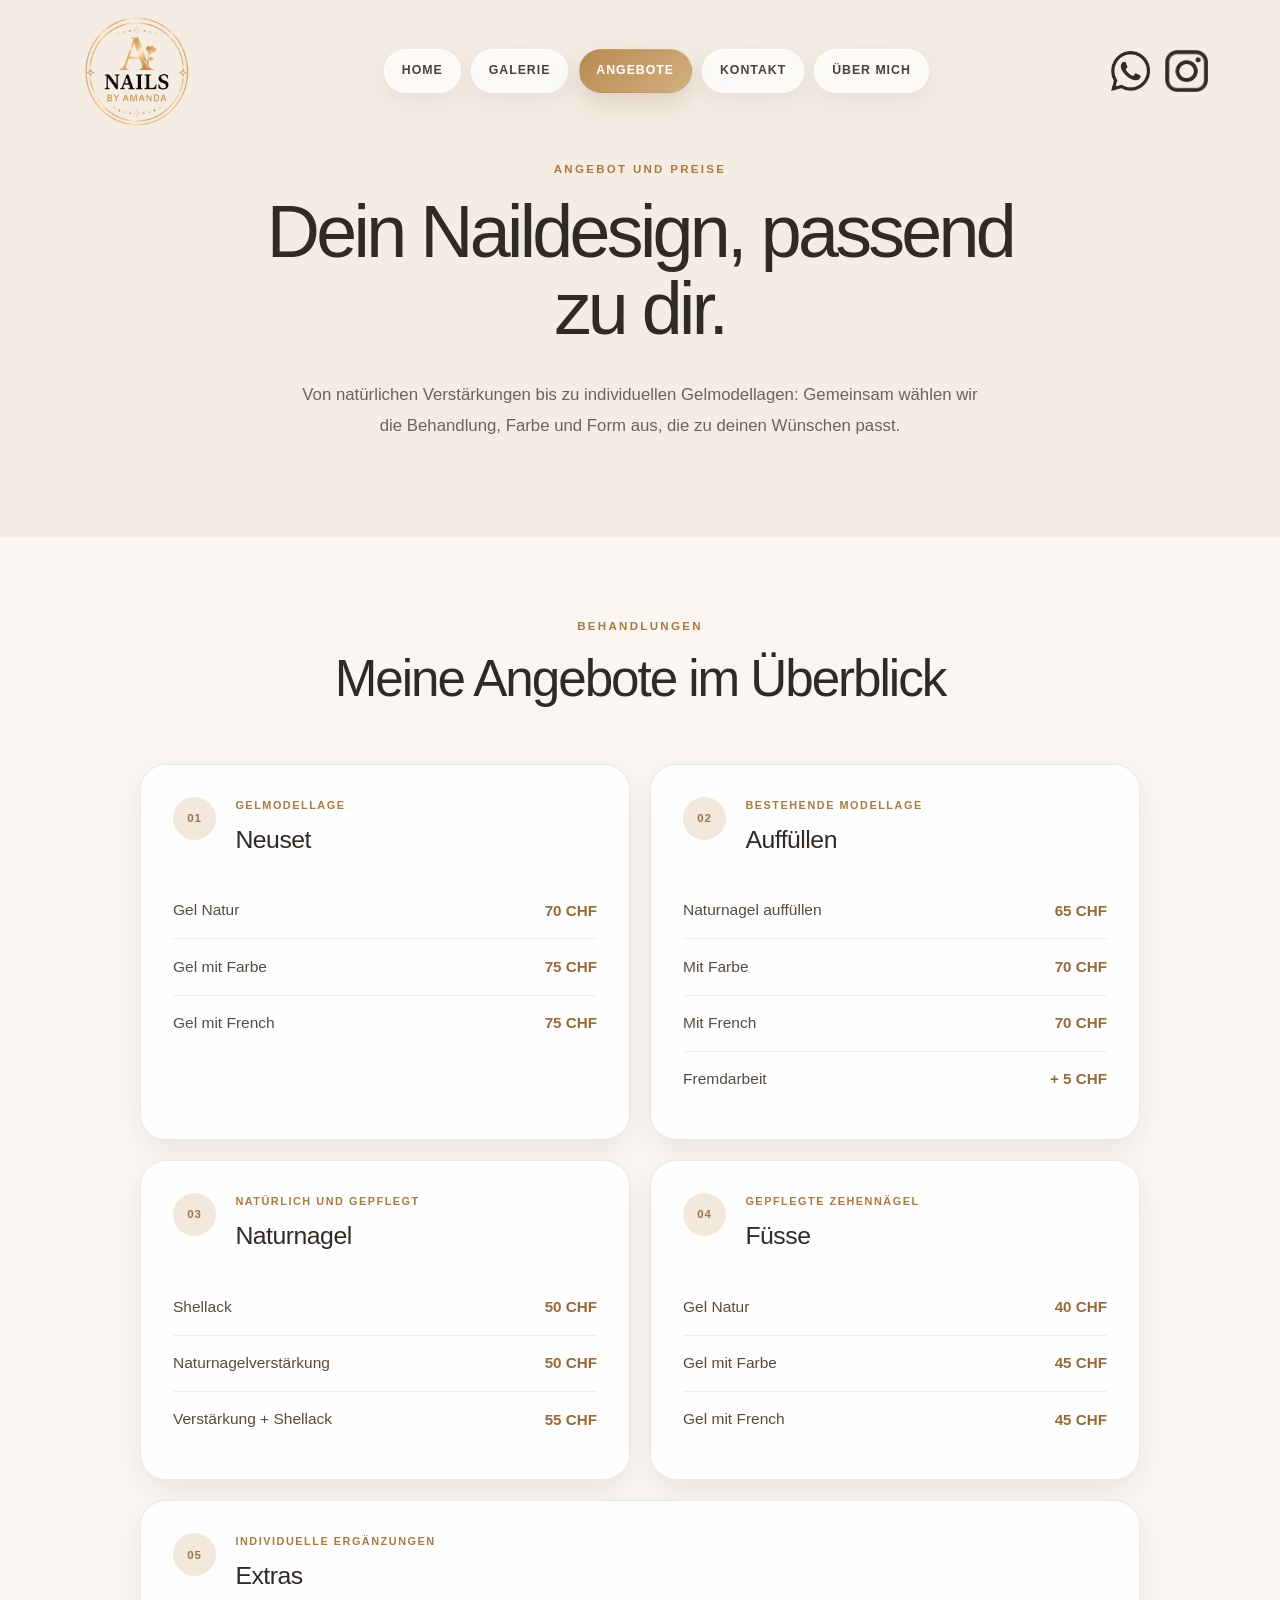
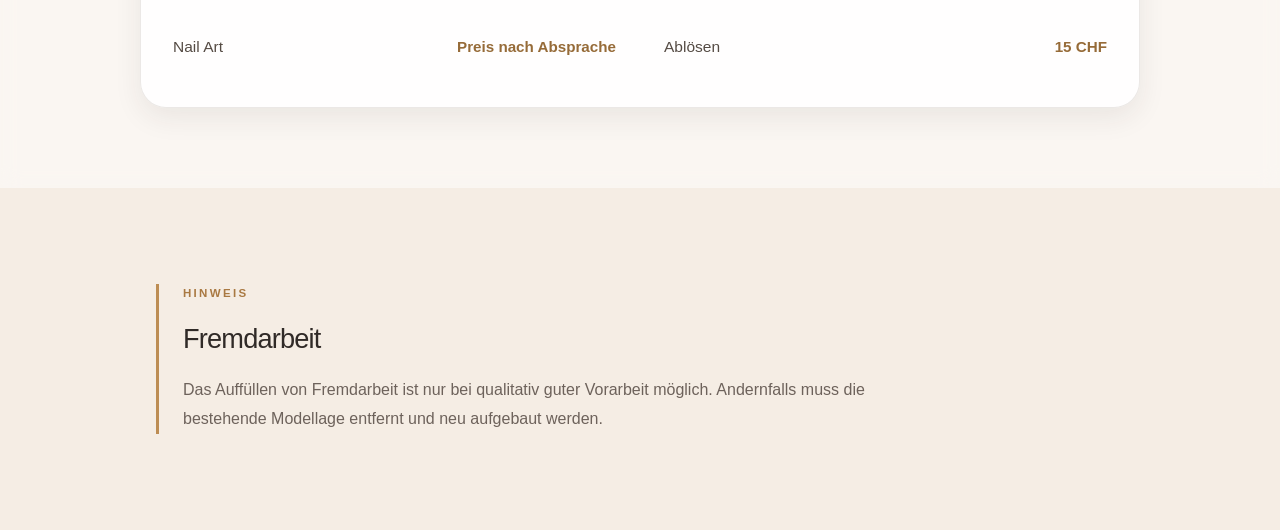
==== angebote.html @ 1a461c0b "Add files via upload" ====
<!DOCTYPE html>
<html lang="de">

<head>
    <meta charset="UTF-8">
    <meta name="viewport" content="width=device-width, initial-scale=1.0">

    <meta
        name="description"
        content="Angebote und Preise von Nails by Amanda in Haag."
    >

    <title>Angebote – Nails by Amanda</title>

    <link rel="stylesheet" href="style.css">
    <script src="menu.js" defer></script>
</head>

<body>

    <header class="site-header">
        <div class="container header-top">

            <div class="brand">
                <a
                    href="index.html"
                    class="brand-link"
                    aria-label="Zur Startseite"
                >
                    <img
                        src="Bilder/Logo_2026-06-27_ohneHintergrund.png"
                        alt="Nails by Amanda"
                        class="logo-image"
                    >
                </a>
            </div>

            <nav class="main-nav" aria-label="Hauptnavigation">
                <a href="index.html">Home</a>
                <a href="galerie.html">Galerie</a>

                <a
                    href="angebote.html"
                    class="active"
                    aria-current="page"
                >
                    Angebote
                </a>

                <a href="kontakt.html">Kontakt</a>
                <a href="ueber-mich.html">Über mich</a>
            </nav>

            <div class="nav-dropdown">

                <button
                    class="nav-dropbtn"
                    type="button"
                    aria-expanded="false"
                    aria-controls="nav-dropdown-menu"
                    aria-label="Menü öffnen"
                >
                    <span class="nav-hamburger" aria-hidden="true">
                        <span></span>
                        <span></span>
                        <span></span>
                    </span>
                </button>

                <nav
                    class="nav-dropdown-menu"
                    id="nav-dropdown-menu"
                    aria-label="Mobile Navigation"
                >
                    <a href="index.html">Home</a>
                    <a href="galerie.html">Galerie</a>

                    <a
                        href="angebote.html"
                        class="active"
                        aria-current="page"
                    >
                        Angebote
                    </a>

                    <a href="kontakt.html">Kontakt</a>
                    <a href="ueber-mich.html">Über mich</a>
                </nav>

            </div>

            <div class="header-action">

                <a
                    class="whatsapp-link"
                    href="https://wa.me/41782228992"
                    target="_blank"
                    rel="noreferrer noopener"
                    aria-label="WhatsApp-Nachricht senden"
                >
                    <img
                        src="Bilder/Whatsapp_Logo.png"
                        alt="WhatsApp"
                    >
                </a>

                <a
                    class="social-link"
                    href="https://www.instagram.com/nailsbyamanda.ch/"
                    target="_blank"
                    rel="noreferrer noopener"
                    aria-label="Instagram-Profil öffnen"
                >
                    <img
                        src="Bilder/Instagram_Logo.png"
                        alt="Instagram"
                    >
                </a>

            </div>

        </div>
    </header>

    <main class="offers-page">

        <section class="offers-hero">
            <div class="container offers-hero-inner">

                <p class="offers-label">Angebot und Preise</p>

                <h1>
                    Dein Naildesign, passend zu dir.
                </h1>

                <p class="offers-intro">
                    Von natürlichen Verstärkungen bis zu individuellen
                    Gelmodellagen: Gemeinsam wählen wir die Behandlung,
                    Farbe und Form aus, die zu deinen Wünschen passt.
                </p>

            </div>
        </section>

        <section class="offers-section">
            <div class="container">

                <div class="offers-heading">
                    <p class="offers-label">Behandlungen</p>
                    <h2>Meine Angebote im Überblick</h2>
                </div>

                <div class="offers-grid">

                    <article class="offer-card">

                        <div class="offer-card-heading">
                            <span>01</span>
                            <div>
                                <p>Gelmodellage</p>
                                <h3>Neuset</h3>
                            </div>
                        </div>

                        <div class="offer-price-list">

                            <div class="offer-price-row">
                                <span>Gel Natur</span>
                                <strong>70 CHF</strong>
                            </div>

                            <div class="offer-price-row">
                                <span>Gel mit Farbe</span>
                                <strong>75 CHF</strong>
                            </div>

                            <div class="offer-price-row">
                                <span>Gel mit French</span>
                                <strong>75 CHF</strong>
                            </div>

                        </div>

                    </article>

                    <article class="offer-card">

                        <div class="offer-card-heading">
                            <span>02</span>
                            <div>
                                <p>Bestehende Modellage</p>
                                <h3>Auffüllen</h3>
                            </div>
                        </div>

                        <div class="offer-price-list">

                            <div class="offer-price-row">
                                <span>Naturnagel auffüllen</span>
                                <strong>65 CHF</strong>
                            </div>

                            <div class="offer-price-row">
                                <span>Mit Farbe</span>
                                <strong>70 CHF</strong>
                            </div>

                            <div class="offer-price-row">
                                <span>Mit French</span>
                                <strong>70 CHF</strong>
                            </div>

                            <div class="offer-price-row">
                                <span>Fremdarbeit</span>
                                <strong>+ 5 CHF</strong>
                            </div>

                        </div>

                    </article>

                    <article class="offer-card">

                        <div class="offer-card-heading">
                            <span>03</span>
                            <div>
                                <p>Natürlich und gepflegt</p>
                                <h3>Naturnagel</h3>
                            </div>
                        </div>

                        <div class="offer-price-list">

                            <div class="offer-price-row">
                                <span>Shellack</span>
                                <strong>50 CHF</strong>
                            </div>

                            <div class="offer-price-row">
                                <span>Naturnagelverstärkung</span>
                                <strong>50 CHF</strong>
                            </div>

                            <div class="offer-price-row">
                                <span>Verstärkung + Shellack</span>
                                <strong>55 CHF</strong>
                            </div>

                        </div>

                    </article>

                    <article class="offer-card">

                        <div class="offer-card-heading">
                            <span>04</span>
                            <div>
                                <p>Gepflegte Zehennägel</p>
                                <h3>Füsse</h3>
                            </div>
                        </div>

                        <div class="offer-price-list">

                            <div class="offer-price-row">
                                <span>Gel Natur</span>
                                <strong>40 CHF</strong>
                            </div>

                            <div class="offer-price-row">
                                <span>Gel mit Farbe</span>
                                <strong>45 CHF</strong>
                            </div>

                            <div class="offer-price-row">
                                <span>Gel mit French</span>
                                <strong>45 CHF</strong>
                            </div>

                        </div>

                    </article>

                    <article class="offer-card offer-card--wide">

                        <div class="offer-card-heading">
                            <span>05</span>
                            <div>
                                <p>Individuelle Ergänzungen</p>
                                <h3>Extras</h3>
                            </div>
                        </div>

                        <div class="offer-price-list offer-price-list--columns">

                            <div class="offer-price-row">
                                <span>Nail Art</span>
                                <strong>Preis nach Absprache</strong>
                            </div>

                            <div class="offer-price-row">
                                <span>Ablösen</span>
                                <strong>15 CHF</strong>
                            </div>

                        </div>

                    </article>

                </div>

            </div>
        </section>

        <section class="offers-information">
            <div class="container offers-information-inner">

                <div class="offers-note">
                    <p class="offers-label">Hinweis</p>

                    <h2>Fremdarbeit</h2>

                    <p>
                        Das Auffüllen von Fremdarbeit ist nur bei qualitativ
                        guter Vorarbeit möglich. Andernfalls muss die
                        bestehende Modellage entfernt und neu aufgebaut werden.
                    </p>
                </div>


            </div>
        </section>

    </main>

</body>

</html>
---- style.css ----
/* =========================================================
   NAILS BY AMANDA – KOMPLETTE STYLE.CSS
   ========================================================= */

:root {
    color-scheme: light;

    --bg: #f5ede4;
    --bg-soft: rgba(255, 255, 255, 0.62);
    --surface: rgba(255, 255, 255, 0.88);
    --surface-solid: #fffdf9;

    --text: #302a27;
    --text-soft: #6d625b;
    --muted: #91847a;

    --accent: #a97942;
    --accent-dark: #8e6233;
    --accent-light: #ddc39d;

    --border: rgba(92, 72, 57, 0.12);
    --shadow-sm: 0 10px 28px rgba(54, 43, 35, 0.08);
    --shadow-md: 0 18px 48px rgba(54, 43, 35, 0.12);
    --shadow-lg: 0 28px 70px rgba(54, 43, 35, 0.16);

    --radius-sm: 14px;
    --radius-md: 22px;
    --radius-lg: 30px;

    --font: "Segoe UI", Arial, Helvetica, sans-serif;
}

* {
    box-sizing: border-box;
}

html {
    scroll-behavior: smooth;
}

body {
    margin: 0;
    min-height: 100vh;
    color: var(--text);
    background-color: var(--bg);
    background-image: url("Bilder/wallpaper pflanze.jpg");
    background-position: center top;
    background-repeat: no-repeat;
    background-size: cover;
    background-attachment: fixed;
    font-family: var(--font);
    line-height: 1.6;
}

img {
    display: block;
    max-width: 100%;
}

a {
    color: inherit;
}

button,
a {
    -webkit-tap-highlight-color: transparent;
}

button,
input,
textarea,
select {
    font: inherit;
}

.container {
    width: min(1200px, 100%);
    margin-inline: auto;
    padding-inline: 1rem;
}


/* =========================================================
   HEADER
   ========================================================= */

.site-header {
    position: absolute;
    top: 0;
    left: 0;
    z-index: 100;
    width: 100%;
}

.header-top {
    display: flex;
    align-items: center;
    justify-content: space-between;
    gap: 1.25rem;
    min-height: 94px;
    padding: 0.75rem 1.5rem;
}

.brand,
.brand-link {
    display: flex;
    align-items: center;
    flex-shrink: 0;
}

.brand-link {
    line-height: 0;
    text-decoration: none;
}

.logo-image {
    width: 78px;
    height: auto;
    max-height: 78px;
    object-fit: contain;
}

.main-nav {
    display: flex;
    align-items: center;
    justify-content: center;
    flex: 1;
    gap: 0.65rem;
    margin-left: auto;
}

.main-nav a {
    display: inline-flex;
    align-items: center;
    justify-content: center;
    min-height: 42px;
    padding: 0.68rem 1.05rem;

    color: #4a4039;
    background: rgba(255, 255, 255, 0.72);
    border: 1px solid rgba(255, 255, 255, 0.7);
    border-radius: 999px;
    box-shadow: 0 7px 22px rgba(53, 42, 34, 0.07);
    backdrop-filter: blur(12px);
    -webkit-backdrop-filter: blur(12px);

    font-size: 0.77rem;
    font-weight: 700;
    letter-spacing: 0.08em;
    text-decoration: none;
    text-transform: uppercase;

    transition:
        color 0.2s ease,
        background 0.2s ease,
        border-color 0.2s ease,
        transform 0.2s ease,
        box-shadow 0.2s ease;
}

.main-nav a:hover,
.main-nav a:focus-visible {
    color: var(--text);
    background: rgba(255, 255, 255, 0.94);
    border-color: rgba(160, 119, 71, 0.16);
    box-shadow: 0 10px 28px rgba(53, 42, 34, 0.11);
    transform: translateY(-2px);
    outline: none;
}

.main-nav a.active {
    color: #ffffff;
    background: linear-gradient(135deg, #b88a51, #d2b080);
    border-color: transparent;
    box-shadow: 0 10px 26px rgba(111, 77, 41, 0.19);
}

.header-action {
    display: flex;
    align-items: center;
    justify-content: flex-end;
    flex-shrink: 0;
    gap: 0.5rem;
}

.whatsapp-link,
.social-link {
    display: inline-flex;
    align-items: center;
    justify-content: center;
    padding: 0;
    background: transparent;
    border: 0;
    text-decoration: none;
    transition: opacity 0.2s ease, transform 0.2s ease;
}

.whatsapp-link:hover,
.whatsapp-link:focus-visible,
.social-link:hover,
.social-link:focus-visible {
    opacity: 0.82;
    transform: translateY(-2px);
    outline: none;
}

.whatsapp-link img {
    width: 40px;
    height: 40px;
    object-fit: contain;
}

.social-link img {
    width: 43px;
    height: 43px;
    object-fit: contain;
}


/* =========================================================
   HAMBURGER-MENÜ
   Funktion: menu.js
   Design: diese CSS-Regeln
   ========================================================= */

.nav-dropdown {
    display: none;
}

.nav-dropbtn {
    display: grid;
    place-items: center;
    width: 56px;
    height: 56px;
    padding: 0;

    color: var(--text);
    background: rgba(255, 255, 255, 0.92);
    border: 1px solid rgba(72, 57, 47, 0.1);
    border-radius: 18px;
    box-shadow: 0 14px 38px rgba(45, 36, 30, 0.17);
    backdrop-filter: blur(18px);
    -webkit-backdrop-filter: blur(18px);

    cursor: pointer;
    transition:
        background 0.2s ease,
        box-shadow 0.2s ease,
        transform 0.2s ease;
}

.nav-dropbtn:hover,
.nav-dropbtn:focus-visible {
    background: #ffffff;
    box-shadow: 0 18px 44px rgba(45, 36, 30, 0.21);
    transform: translateY(-2px);
    outline: none;
}

.nav-dropbtn:active {
    transform: scale(0.96);
}

.nav-hamburger {
    position: relative;
    display: block;
    width: 22px;
    height: 16px;
}

.nav-hamburger span {
    position: absolute;
    left: 0;
    display: block;
    width: 22px;
    height: 1.5px;
    background: #342e2a;
    border-radius: 999px;
    transition:
        top 0.25s ease,
        opacity 0.2s ease,
        transform 0.25s ease;
}

.nav-hamburger span:nth-child(1) {
    top: 0;
}

.nav-hamburger span:nth-child(2) {
    top: 7px;
}

.nav-hamburger span:nth-child(3) {
    top: 14px;
}

.nav-dropdown.open .nav-hamburger span:nth-child(1) {
    top: 7px;
    transform: rotate(45deg);
}

.nav-dropdown.open .nav-hamburger span:nth-child(2) {
    opacity: 0;
    transform: scaleX(0);
}

.nav-dropdown.open .nav-hamburger span:nth-child(3) {
    top: 7px;
    transform: rotate(-45deg);
}

.nav-dropdown-menu {
    position: fixed;
    right: 1rem;
    bottom: 5.4rem;
    z-index: 999;

    display: flex;
    flex-direction: column;
    gap: 0.22rem;
    width: min(232px, calc(100vw - 2rem));
    padding: 0.7rem;

    background: rgba(255, 255, 255, 0.95);
    border: 1px solid rgba(69, 55, 46, 0.1);
    border-radius: 22px;
    box-shadow: 0 24px 64px rgba(45, 36, 30, 0.19);
    backdrop-filter: blur(20px);
    -webkit-backdrop-filter: blur(20px);

    opacity: 0;
    visibility: hidden;
    pointer-events: none;
    transform: translateY(12px) scale(0.97);
    transform-origin: bottom right;

    transition:
        opacity 0.2s ease,
        visibility 0.2s ease,
        transform 0.2s ease;
}

.nav-dropdown.open .nav-dropdown-menu {
    opacity: 1;
    visibility: visible;
    pointer-events: auto;
    transform: translateY(0) scale(1);
}

.nav-dropdown-menu a {
    display: flex;
    align-items: center;
    width: 100%;
    min-height: 46px;
    padding: 0.75rem 0.95rem;

    color: #3f3732;
    background: transparent;
    border-radius: 14px;

    font-family: var(--font);
    font-size: 0.94rem;
    font-weight: 600;
    letter-spacing: 0;
    text-decoration: none;
    text-transform: none;

    transition:
        color 0.2s ease,
        background 0.2s ease,
        transform 0.2s ease;
}

.nav-dropdown-menu a:hover,
.nav-dropdown-menu a:focus-visible {
    color: var(--text);
    background: #f3ece4;
    transform: translateX(3px);
    outline: none;
}

.nav-dropdown-menu a.active {
    color: #ffffff;
    background: linear-gradient(135deg, #aa7c45, #c99f6d);
}


/* =========================================================
   ALLGEMEINE SEITENABSTÄNDE
   ========================================================= */

.page-section,
.content-start {
    padding: 9rem 0 4rem;
}

.mobile-nav {
    display: none;
}


/* =========================================================
   STARTSEITE
   ========================================================= */

.home-hero {
    padding: 8rem 0 1rem;
    overflow: hidden;
}

.home-hero-inner {
    display: grid;
    gap: 1.5rem;
    max-width: 900px;
    margin: 0 auto;
    text-align: center;
}

.home-big-logo {
    width: min(380px, 88vw);
    margin: 0 auto;
    object-fit: contain;
}

.home-hero-image {
    width: 100vw;
    max-width: none;
    height: auto;
    margin-left: calc(50% - 50vw);
    object-fit: contain;
}

.home-hero-copy {
    max-width: 720px;
    margin: 0 auto;
    padding: 0.5rem 1.2rem 1.5rem;
    text-align: center;
}

.home-hero-copy p {
    margin: 0;
    color: #50463f;
    font-size: 1rem;
    line-height: 1.85;
}

.home-hero-copy strong {
    display: inline-block;
    margin-bottom: 0.25rem;
    color: var(--text);
    font-size: 1.08rem;
}

.flyer-section {
    padding: 2rem 0 4rem;
}

.flyer-card {
    width: min(420px, 82vw);
    margin: 0 auto;
    text-align: center;
}

.flyer-image {
    width: 100%;
    height: auto;
    border-radius: 24px;
    box-shadow: var(--shadow-md);
}

.home-studio {
    padding: 1rem 0 4rem;
    text-align: center;
}

.home-studio-frame {
    width: min(820px, 100%);
    margin: 0 auto;
}

.home-studio-image {
    width: 100%;
    height: auto;
    border-radius: 26px;
    box-shadow: var(--shadow-md);
}


/* Moderner Bereich unten auf der Startseite */

.home-explore {
    padding: 6rem 0;
}

.home-explore-heading {
    max-width: 680px;
    margin: 0 auto 3.5rem;
    text-align: center;
}

.home-section-label {
    margin: 0 0 0.8rem;
    color: var(--accent);
    font-size: 0.72rem;
    font-weight: 700;
    letter-spacing: 0.2em;
    text-transform: uppercase;
}

.home-explore-heading h2,
.home-contact-banner h2 {
    margin: 0;
    color: var(--text);
    font-size: clamp(2rem, 5vw, 3.4rem);
    font-weight: 500;
    line-height: 1.1;
    letter-spacing: -0.04em;
}

.home-explore-heading > p:last-child {
    margin: 1.2rem auto 0;
    color: var(--text-soft);
    font-size: 1rem;
    line-height: 1.8;
}

.home-link-grid {
    display: grid;
    grid-template-columns: repeat(2, minmax(0, 1fr));
    gap: 1.25rem;
    max-width: 1000px;
    margin: 0 auto;
}

.home-link-card {
    display: grid;
    grid-template-columns: auto 1fr auto;
    align-items: start;
    gap: 1.2rem;
    min-height: 230px;
    padding: 1.8rem;

    color: var(--text);
    background: rgba(255, 255, 255, 0.76);
    border: 1px solid var(--border);
    border-radius: 24px;
    box-shadow: var(--shadow-sm);
    backdrop-filter: blur(10px);
    -webkit-backdrop-filter: blur(10px);
    text-decoration: none;

    transition:
        background 0.25s ease,
        box-shadow 0.25s ease,
        transform 0.25s ease;
}

.home-link-card:hover,
.home-link-card:focus-visible {
    background: rgba(255, 255, 255, 0.94);
    box-shadow: var(--shadow-md);
    transform: translateY(-5px);
    outline: none;
}

.home-link-number {
    color: #b18a5b;
    font-size: 0.72rem;
    font-weight: 700;
    letter-spacing: 0.12em;
}

.home-link-label {
    margin: 0 0 0.5rem;
    color: var(--accent);
    font-size: 0.7rem;
    font-weight: 700;
    letter-spacing: 0.16em;
    text-transform: uppercase;
}

.home-link-card h3 {
    margin: 0;
    font-size: 1.45rem;
    font-weight: 600;
    letter-spacing: -0.025em;
}

.home-link-card div > p:last-child {
    margin: 0.9rem 0 0;
    color: var(--text-soft);
    font-size: 0.95rem;
    line-height: 1.7;
}

.home-link-arrow {
    display: grid;
    place-items: center;
    width: 2.6rem;
    height: 2.6rem;
    color: #ffffff;
    background: var(--accent);
    border-radius: 50%;
    font-size: 1.15rem;
    transition: background 0.2s ease, transform 0.2s ease;
}

.home-link-card:hover .home-link-arrow {
    background: var(--accent-dark);
    transform: translateX(4px);
}

.home-contact-banner {
    display: flex;
    align-items: center;
    justify-content: space-between;
    gap: 2rem;
    max-width: 1000px;
    margin: 5rem auto 0;
    padding: clamp(2rem, 5vw, 3.5rem);

    background: linear-gradient(
        135deg,
        rgba(255, 255, 255, 0.94),
        rgba(229, 211, 188, 0.9)
    );
    border-radius: 30px;
    box-shadow: var(--shadow-md);
}

.home-contact-banner h2 {
    max-width: 600px;
    font-size: clamp(1.8rem, 4vw, 2.8rem);
}

.home-contact-banner div > p:last-child {
    max-width: 580px;
    margin: 1rem 0 0;
    color: var(--text-soft);
    line-height: 1.7;
}

.home-contact-button,
.offers-booking-button {
    display: inline-flex;
    align-items: center;
    justify-content: center;
    flex-shrink: 0;
    gap: 0.75rem;
    min-height: 52px;
    padding: 0.9rem 1.4rem;

    color: #ffffff;
    background: var(--accent);
    border-radius: 999px;
    box-shadow: 0 11px 28px rgba(91, 62, 32, 0.2);
    font-size: 0.92rem;
    font-weight: 700;
    text-decoration: none;

    transition:
        background 0.2s ease,
        box-shadow 0.2s ease,
        transform 0.2s ease;
}

.home-contact-button:hover,
.home-contact-button:focus-visible,
.offers-booking-button:hover,
.offers-booking-button:focus-visible {
    background: var(--accent-dark);
    box-shadow: 0 15px 34px rgba(91, 62, 32, 0.25);
    transform: translateY(-2px);
    outline: none;
}


/* =========================================================
   GALERIE
   ========================================================= */

.gallery {
    padding: 1rem 0 4rem;
}

.gallery-title {
    position: absolute;
    width: 1px;
    height: 1px;
    padding: 0;
    margin: -1px;
    overflow: hidden;
    clip: rect(0, 0, 0, 0);
    white-space: nowrap;
    border: 0;
}

.gallery-grid {
    display: grid;
    grid-template-columns: repeat(3, minmax(0, 1fr));
    gap: 1.25rem;
}

.gallery-card {
    overflow: hidden;
    background: rgba(255, 255, 255, 0.78);
    border-radius: 24px;
    box-shadow: var(--shadow-sm);
}

.gallery-card img {
    width: 100%;
    height: auto;
    object-fit: cover;
    border-radius: 24px;
    transition: filter 0.35s ease, transform 0.35s ease;
}

.gallery-card:hover img {
    filter: brightness(1.02);
    transform: scale(1.025);
}


/* =========================================================
   ANGEBOTE
   ========================================================= */

.offers-page {
    padding: 10rem 0 5rem;
    color: var(--text);
}

.offers-label {
    margin: 0 0 0.9rem;
    color: var(--accent);
    font-size: 0.72rem;
    font-weight: 700;
    letter-spacing: 0.2em;
    text-transform: uppercase;
}

.offers-hero-inner {
    max-width: 960px;
    text-align: center;
}

.offers-hero h1 {
    max-width: 820px;
    margin: 0 auto;
    font-size: clamp(2.5rem, 6vw, 4.6rem);
    font-weight: 500;
    line-height: 1.05;
    letter-spacing: -0.05em;
}

.offers-intro {
    max-width: 680px;
    margin: 2rem auto 0;
    color: var(--text-soft);
    font-size: 1.05rem;
    line-height: 1.85;
}

.offers-highlights {
    display: grid;
    grid-template-columns: repeat(3, minmax(0, 1fr));
    gap: 1rem;
    max-width: 800px;
    margin: 3.5rem auto 0;
    padding-top: 2rem;
    border-top: 1px solid var(--border);
}

.offers-highlight {
    display: grid;
    gap: 0.35rem;
    padding: 0.5rem;
}

.offers-highlight span {
    color: var(--muted);
    font-size: 0.7rem;
    font-weight: 700;
    letter-spacing: 0.14em;
    text-transform: uppercase;
}

.offers-highlight strong {
    font-size: 1rem;
    font-weight: 600;
}

.offers-section {
    margin-top: 6rem;
    padding: 5rem 0;
    background: rgba(255, 255, 255, 0.5);
    backdrop-filter: blur(10px);
    -webkit-backdrop-filter: blur(10px);
}

.offers-heading {
    max-width: 650px;
    margin: 0 auto 3.5rem;
    text-align: center;
}

.offers-heading h2 {
    margin: 0;
    font-size: clamp(2rem, 5vw, 3.2rem);
    font-weight: 500;
    line-height: 1.12;
    letter-spacing: -0.04em;
}

.offers-grid {
    display: grid;
    grid-template-columns: repeat(2, minmax(0, 1fr));
    gap: 1.25rem;
    max-width: 1000px;
    margin: 0 auto;
}

.offer-card {
    padding: 2rem;
    background: rgba(255, 255, 255, 0.88);
    border: 1px solid var(--border);
    border-radius: 26px;
    box-shadow: var(--shadow-sm);
    transition:
        background 0.25s ease,
        box-shadow 0.25s ease,
        transform 0.25s ease;
}

.offer-card:hover {
    background: rgba(255, 255, 255, 0.96);
    box-shadow: var(--shadow-md);
    transform: translateY(-4px);
}

.offer-card--featured {
    background: linear-gradient(
        145deg,
        rgba(255, 255, 255, 0.96),
        rgba(229, 211, 187, 0.9)
    );
}

.offer-card--wide {
    grid-column: 1 / -1;
}

.offer-card-heading {
    display: grid;
    grid-template-columns: auto 1fr;
    align-items: start;
    gap: 1.2rem;
    margin-bottom: 1.5rem;
}

.offer-card-heading > span {
    display: grid;
    place-items: center;
    width: 2.7rem;
    height: 2.7rem;
    color: #9e7546;
    background: #f2e8dc;
    border-radius: 50%;
    font-size: 0.72rem;
    font-weight: 700;
    letter-spacing: 0.08em;
}

.offer-card-heading p {
    margin: 0 0 0.35rem;
    color: var(--accent);
    font-size: 0.68rem;
    font-weight: 700;
    letter-spacing: 0.14em;
    text-transform: uppercase;
}

.offer-card-heading h3 {
    margin: 0;
    font-size: 1.55rem;
    font-weight: 600;
    letter-spacing: -0.03em;
}

.offer-price-list {
    display: grid;
}

.offer-price-row {
    display: grid;
    grid-template-columns: minmax(0, 1fr) auto;
    align-items: center;
    gap: 1rem;
    padding: 0.95rem 0;
    border-bottom: 1px solid rgba(100, 78, 60, 0.1);
}

.offer-price-row:last-child {
    border-bottom: 0;
}

.offer-price-row span {
    color: #554b44;
    font-size: 0.97rem;
}

.offer-price-row strong {
    color: #966b38;
    font-size: 0.95rem;
    font-weight: 700;
    text-align: right;
    white-space: nowrap;
}

.offer-price-list--columns {
    grid-template-columns: repeat(2, minmax(0, 1fr));
    column-gap: 3rem;
}

.offer-price-list--columns .offer-price-row {
    border-bottom: 0;
}

.offers-information {
    padding: 6rem 0 1rem;
}

.offers-information-inner {
    display: grid;
    gap: 1.5rem;
    max-width: 1000px;
}

.offers-note {
    max-width: 760px;
    padding-left: 1.5rem;
    border-left: 3px solid #bd8d53;
}

.offers-note h2 {
    margin: 0;
    font-size: 1.7rem;
    font-weight: 600;
    letter-spacing: -0.03em;
}

.offers-note > p:last-child {
    margin: 1rem 0 0;
    color: var(--text-soft);
    line-height: 1.8;
}

.offers-booking {
    display: flex;
    align-items: center;
    justify-content: space-between;
    gap: 2rem;
    margin-top: 3rem;
    padding: clamp(2rem, 5vw, 3.5rem);

    background: linear-gradient(
        135deg,
        rgba(255, 255, 255, 0.94),
        rgba(224, 204, 178, 0.9)
    );
    border-radius: 30px;
    box-shadow: var(--shadow-md);
}

.offers-booking h2 {
    max-width: 600px;
    margin: 0;
    font-size: clamp(1.9rem, 4vw, 2.9rem);
    font-weight: 500;
    line-height: 1.1;
    letter-spacing: -0.04em;
}

.offers-booking div > p:last-child {
    max-width: 580px;
    margin: 1rem 0 0;
    color: var(--text-soft);
    line-height: 1.75;
}


/* =========================================================
   KONTAKT
   ========================================================= */

.contact-page {
    padding-top: 10rem;
    padding-bottom: 5rem;
    color: #443a34;
    text-align: center;
}

.contact-page .container {
    max-width: 800px;
}

.contact-page p {
    margin: 0 auto 1.4rem;
    font-size: 1.02rem;
    line-height: 1.8;
}

.contact-link {
    color: var(--text);
    font-weight: 700;
    text-decoration: none;
}

.contact-link:hover,
.contact-link:focus-visible {
    color: var(--accent-dark);
    outline: none;
}

.contact-link--icon {
    display: inline-flex;
    align-items: center;
    gap: 0.65rem;
    padding: 0.65rem 1rem;
    background: rgba(255, 255, 255, 0.78);
    border: 1px solid var(--border);
    border-radius: 999px;
    box-shadow: var(--shadow-sm);
}

.contact-icon {
    display: inline-flex;
}

.contact-icon img {
    width: 25px;
    height: 25px;
    object-fit: contain;
}


/* =========================================================
   MODERNE ÜBER-MICH-SEITE
   ========================================================= */

.about-modern-page {
    padding: 10.5rem 0 5rem;
    color: var(--text);
}

.about-modern-container {
    max-width: 960px;
    text-align: center;
}

.about-modern-label {
    margin: 0 0 1rem;
    color: var(--accent);
    font-size: 0.73rem;
    font-weight: 700;
    letter-spacing: 0.2em;
    text-transform: uppercase;
}

.about-modern-hero h1 {
    max-width: 820px;
    margin: 0 auto;
    font-size: clamp(2.35rem, 6vw, 4.4rem);
    font-weight: 500;
    line-height: 1.06;
    letter-spacing: -0.045em;
}

.about-modern-lead {
    max-width: 680px;
    margin: 2rem auto 0;
    color: var(--text-soft);
    font-size: 1.05rem;
    line-height: 1.85;
}

.about-modern-facts {
    display: grid;
    grid-template-columns: repeat(3, minmax(0, 1fr));
    gap: 1rem;
    max-width: 850px;
    margin: 3.5rem auto 0;
    padding-top: 2rem;
    border-top: 1px solid var(--border);
}

.about-modern-fact {
    display: grid;
    gap: 0.35rem;
    padding: 0.5rem;
}

.about-modern-fact span {
    color: var(--muted);
    font-size: 0.7rem;
    font-weight: 700;
    letter-spacing: 0.14em;
    text-transform: uppercase;
}

.about-modern-fact strong {
    font-size: 0.95rem;
    font-weight: 600;
}

.about-modern-story {
    margin-top: 7rem;
    padding: 5rem 0;
    background: rgba(255, 255, 255, 0.58);
    backdrop-filter: blur(10px);
    -webkit-backdrop-filter: blur(10px);
}

.about-modern-story-grid {
    display: grid;
    grid-template-columns: 0.9fr 1.1fr;
    align-items: start;
    gap: clamp(3rem, 8vw, 7rem);
    max-width: 1000px;
}

.about-modern-story-heading h2 {
    margin: 0;
    font-size: clamp(2rem, 4vw, 3rem);
    font-weight: 500;
    line-height: 1.15;
    letter-spacing: -0.035em;
}

.about-modern-story-text {
    display: grid;
    gap: 1.4rem;
}

.about-modern-story-text p {
    margin: 0;
    color: var(--text-soft);
    font-size: 1rem;
    line-height: 1.85;
}

.about-modern-qualifications {
    padding: 6rem 0 2rem;
}

.about-modern-section-heading {
    max-width: 650px;
    margin: 0 auto 4rem;
    text-align: center;
}

.about-modern-section-heading h2 {
    margin: 0;
    font-size: clamp(2rem, 5vw, 3.2rem);
    font-weight: 500;
    line-height: 1.15;
    letter-spacing: -0.04em;
}

.about-modern-section-heading > p:last-child {
    margin: 1.2rem auto 0;
    color: var(--text-soft);
    font-size: 1rem;
    line-height: 1.75;
}

.qualification-modern-grid {
    display: grid;
    grid-template-columns: 1.15fr 0.85fr;
    align-items: start;
    gap: clamp(2.5rem, 7vw, 6rem);
    max-width: 920px;
    margin: 0 auto;
}

.qualification-modern-item {
    margin: 0;
}

.qualification-modern-item:nth-child(2) {
    padding-top: 5rem;
}

.qualification-modern-document {
    position: relative;
    display: grid;
    place-items: center;
    min-height: 430px;
    padding: 1.5rem;
    overflow: hidden;

    background: radial-gradient(
        circle at top left,
        rgba(255, 255, 255, 0.95),
        rgba(230, 220, 207, 0.7)
    );
    border-radius: 28px;
}

.qualification-modern-document::before {
    content: "";
    position: absolute;
    top: -5rem;
    right: -5rem;
    width: 14rem;
    height: 14rem;
    background: rgba(198, 153, 91, 0.12);
    border-radius: 50%;
}

.qualification-modern-document img {
    position: relative;
    z-index: 1;
    width: 100%;
    max-height: 560px;
    object-fit: contain;
    filter: drop-shadow(0 18px 24px rgba(53, 42, 34, 0.14));
}

.qualification-modern-item figcaption {
    padding: 1.35rem 0.2rem 0;
}

.qualification-modern-item figcaption span {
    display: block;
    color: var(--accent);
    font-size: 0.7rem;
    font-weight: 700;
    letter-spacing: 0.16em;
    text-transform: uppercase;
}

.qualification-modern-item figcaption h3 {
    margin: 0.4rem 0 0;
    font-size: 1.2rem;
    font-weight: 600;
    letter-spacing: -0.02em;
}

.qualification-modern-item figcaption p {
    margin: 0.35rem 0 0;
    color: var(--text-soft);
    font-size: 0.9rem;
}


/* =========================================================
   KOMPATIBILITÄT MIT DER ÄLTEREN PREISSEITE
   ========================================================= */

.pricing-page {
    padding-top: 9rem;
}

.pricing-list {
    max-width: 860px;
    margin: 0 auto;
}

.pricing-list-inner {
    display: grid;
    gap: 1.5rem;
}

.pricing-section {
    padding: 1.75rem 1.8rem;
    background: rgba(255, 255, 255, 0.9);
    border: 1px solid var(--border);
    border-radius: 22px;
    box-shadow: var(--shadow-sm);
    backdrop-filter: blur(8px);
    -webkit-backdrop-filter: blur(8px);
}

.pricing-section-header {
    margin-bottom: 1rem;
}

.pricing-section-header h2 {
    margin: 0;
    font-size: 1.25rem;
    font-weight: 700;
    letter-spacing: 0.1em;
    text-transform: uppercase;
}

.pricing-table {
    display: grid;
}

.pricing-row {
    display: grid;
    grid-template-columns: minmax(0, 1fr) minmax(auto, 145px);
    align-items: center;
    gap: 1rem;
    padding: 0.9rem 0;
    border-bottom: 1px solid rgba(113, 87, 65, 0.11);
}

.pricing-row:last-child {
    border-bottom: 0;
}

.pricing-row span {
    color: #514740;
    font-size: 0.98rem;
}

.pricing-row strong {
    color: #956b37;
    font-size: 0.98rem;
    font-weight: 700;
    text-align: right;
    white-space: nowrap;
}

.pricing-note {
    max-width: 860px;
    margin: 2rem auto 0;
    padding: 1.4rem 1.6rem;
    color: var(--text-soft);
    background: rgba(255, 255, 255, 0.78);
    border-left: 4px solid #c69a5f;
    border-radius: 0 16px 16px 0;
    font-size: 0.95rem;
    line-height: 1.7;
}

.pricing-note p {
    margin: 0;
}


/* =========================================================
   KOMPATIBILITÄT MIT DER ÄLTEREN ÜBER-MICH-SEITE
   ========================================================= */

.about-page {
    padding-top: 10rem;
    padding-bottom: 5rem;
    text-align: center;
}

.about-page p {
    max-width: 760px;
    margin: 0 auto 1.25rem;
    color: var(--text-soft);
    font-size: 1.02rem;
    line-height: 1.85;
}

.document-section {
    margin-top: 3rem;
}

.documents-stack {
    display: grid;
    grid-template-columns: repeat(2, minmax(0, 1fr));
    gap: 2rem;
    align-items: start;
    max-width: 900px;
    margin: 0 auto;
}

.document-card {
    text-align: left;
}

.document-image,
.document-image--gold-frame {
    width: 100%;
    height: auto;
    padding: 1rem;
    background: rgba(255, 255, 255, 0.88);
    border: 0;
    border-radius: 24px;
    box-shadow: var(--shadow-md);
    object-fit: contain;
}


/* =========================================================
   TABLET
   ========================================================= */

@media (max-width: 900px) {
    body {
        background-attachment: scroll;
    }

    .header-top {
        gap: 0.6rem;
        min-height: 78px;
        padding: 0.55rem 0.75rem 0.55rem 0.35rem;
    }

    .logo-image {
        width: 68px;
        max-height: 68px;
    }

    .main-nav {
        display: none;
    }

    .header-action {
        gap: 0.35rem;
        margin-left: auto;
    }

    .whatsapp-link img {
        width: 37px;
        height: 37px;
    }

    .social-link img {
        width: 39px;
        height: 39px;
    }

    .nav-dropdown {
        position: fixed;
        right: 1rem;
        bottom: 1rem;
        z-index: 1000;
        display: block;
    }

    .home-hero {
        padding-top: 7rem;
    }

    .page-section,
    .content-start,
    .pricing-page {
        padding-top: 8rem;
    }

    .contact-page {
        padding-top: 8.5rem;
    }

    .offers-page,
    .about-modern-page {
        padding-top: 8.5rem;
    }

    .gallery-grid {
        grid-template-columns: repeat(2, minmax(0, 1fr));
    }

    .offers-section {
        margin-top: 4.5rem;
    }
}


/* =========================================================
   HANDY
   ========================================================= */

@media (max-width: 700px) {
    .home-hero-copy {
        padding-inline: 1rem;
    }

    .home-hero-copy p {
        font-size: 0.98rem;
        line-height: 1.75;
    }

    .flyer-section {
        padding-top: 1.25rem;
    }

    .home-explore {
        padding: 4rem 0;
    }

    .home-link-grid {
        grid-template-columns: 1fr;
    }

    .home-link-card {
        min-height: 0;
        padding: 1.5rem;
    }

    .home-contact-banner,
    .offers-booking {
        align-items: flex-start;
        flex-direction: column;
        margin-top: 3.5rem;
    }

    .home-contact-button,
    .offers-booking-button {
        width: 100%;
    }

    .gallery-grid {
        grid-template-columns: 1fr;
        gap: 1rem;
    }

    .offers-page {
        padding-bottom: 3rem;
    }

    .offers-hero h1 {
        font-size: 2.4rem;
    }

    .offers-intro {
        font-size: 1rem;
    }

    .offers-highlights {
        grid-template-columns: 1fr;
        gap: 1.2rem;
    }

    .offers-section {
        padding: 3.5rem 0;
    }

    .offers-grid {
        grid-template-columns: 1fr;
    }

    .offer-card,
    .offer-card--wide {
        grid-column: auto;
        padding: 1.5rem;
        border-radius: 21px;
    }

    .offer-price-list--columns {
        grid-template-columns: 1fr;
    }

    .offer-price-list--columns .offer-price-row {
        border-bottom: 1px solid rgba(100, 78, 60, 0.1);
    }

    .offer-price-list--columns .offer-price-row:last-child {
        border-bottom: 0;
    }

    .offers-information {
        padding-top: 4rem;
    }

    .about-modern-hero h1 {
        font-size: 2.3rem;
    }

    .about-modern-lead {
        font-size: 1rem;
    }

    .about-modern-facts {
        grid-template-columns: 1fr;
        gap: 1.2rem;
    }

    .about-modern-story {
        margin-top: 4.5rem;
        padding: 3.5rem 0;
    }

    .about-modern-story-grid {
        grid-template-columns: 1fr;
        gap: 2rem;
    }

    .about-modern-qualifications {
        padding-top: 4rem;
    }

    .about-modern-section-heading {
        margin-bottom: 3rem;
    }

    .qualification-modern-grid,
    .documents-stack {
        grid-template-columns: 1fr;
        gap: 3.5rem;
    }

    .qualification-modern-item:nth-child(2) {
        padding-top: 0;
    }

    .qualification-modern-document {
        min-height: 0;
        padding: 1rem;
        border-radius: 20px;
    }

    .qualification-modern-document img {
        max-height: none;
    }

    .pricing-section {
        padding: 1.4rem 1.25rem;
        border-radius: 18px;
    }

    .pricing-row {
        grid-template-columns: minmax(0, 1fr) auto;
        gap: 0.6rem;
    }

    .pricing-row span,
    .pricing-row strong {
        font-size: 0.92rem;
    }
}


/* =========================================================
   KLEINE SMARTPHONES
   ========================================================= */

@media (max-width: 430px) {
    .home-link-card {
        grid-template-columns: 1fr auto;
    }

    .home-link-number {
        display: none;
    }
}

@media (max-width: 390px) {
    .header-top {
        padding-right: 0.55rem;
    }

    .logo-image {
        width: 60px;
        max-height: 60px;
    }

    .whatsapp-link img {
        width: 34px;
        height: 34px;
    }

    .social-link img {
        width: 36px;
        height: 36px;
    }

    .nav-dropbtn {
        width: 54px;
        height: 54px;
        border-radius: 17px;
    }

    .nav-dropdown-menu {
        bottom: 5.2rem;
    }

    .offer-card {
        padding: 1.3rem;
    }

    .offer-card-heading {
        gap: 0.8rem;
    }

    .offer-card-heading > span {
        width: 2.4rem;
        height: 2.4rem;
    }

    .offer-price-row {
        gap: 0.6rem;
    }

    .offer-price-row span,
    .offer-price-row strong {
        font-size: 0.9rem;
    }
}


/* =========================================================
   WENIGER ANIMATIONEN
   ========================================================= */

@media (prefers-reduced-motion: reduce) {
    *,
    *::before,
    *::after {
        scroll-behavior: auto !important;
        transition-duration: 0.01ms !important;
        animation-duration: 0.01ms !important;
        animation-iteration-count: 1 !important;
    }
}

/* ========================================
   Moderne Galerie
======================================== */

.gallery-modern-page {
    padding: 10rem 0 5rem;
    color: #312b28;
    font-family: Arial, Helvetica, sans-serif;
}

.gallery-modern-hero-inner {
    max-width: 900px;
    text-align: center;
}

.gallery-modern-label {
    margin: 0 0 1rem;
    color: #a17645;
    font-size: 0.72rem;
    font-weight: 700;
    letter-spacing: 0.2em;
    text-transform: uppercase;
}

.gallery-modern-hero h1 {
    max-width: 820px;
    margin: 0 auto;
    color: #302a27;
    font-size: clamp(2.5rem, 6vw, 4.6rem);
    font-weight: 500;
    line-height: 1.05;
    letter-spacing: -0.05em;
}

.gallery-modern-intro {
    max-width: 650px;
    margin: 2rem auto 0;
    color: #685d56;
    font-size: 1.05rem;
    line-height: 1.85;
}


/* Bilderbereich */

.gallery-modern-section {
    margin-top: 5rem;
    padding: 5rem 0;
    background: rgba(255, 255, 255, 0.5);
    backdrop-filter: blur(10px);
    -webkit-backdrop-filter: blur(10px);
}

.gallery-modern-grid {
    display: grid;
    grid-template-columns: repeat(3, minmax(0, 1fr));
    align-items: start;
    gap: 1.5rem;
    max-width: 1100px;
    margin: 0 auto;
}

.gallery-modern-item {
    margin: 0;
    overflow: hidden;
    background: rgba(255, 255, 255, 0.9);
    border: 1px solid rgba(111, 85, 64, 0.1);
    border-radius: 22px;
    box-shadow: 0 15px 40px rgba(52, 41, 33, 0.09);

    transition:
        transform 0.25s ease,
        box-shadow 0.25s ease;
}

.gallery-modern-item:hover {
    box-shadow: 0 22px 50px rgba(52, 41, 33, 0.14);
    transform: translateY(-4px);
}

.gallery-modern-item img {
    display: block;
    width: 100%;
    aspect-ratio: 5 / 4;
    object-fit: cover;

    transition:
        transform 0.45s ease,
        filter 0.45s ease;
}

.gallery-modern-item:hover img {
    filter: brightness(1.025);
    transform: scale(1.025);
}

.gallery-modern-item figcaption {
    min-height: 64px;
    padding: 1.15rem 1.25rem;

    color: #3b332f;
    background: rgba(255, 255, 255, 0.94);

    font-size: 0.95rem;
    font-weight: 600;
    line-height: 1.4;
    text-align: left;
}

.gallery-modern-item--without-text {
    background: transparent;
}

.gallery-modern-item--without-text img {
    border-radius: 22px;
}


/* Kontaktbereich */

.gallery-modern-contact {
    padding: 6rem 0 1rem;
}

.gallery-modern-contact-inner {
    display: flex;
    align-items: center;
    justify-content: space-between;
    gap: 2.5rem;
    max-width: 1000px;
    padding: clamp(2rem, 5vw, 3.5rem);

    background:
        linear-gradient(
            135deg,
            rgba(255, 255, 255, 0.94),
            rgba(225, 205, 180, 0.9)
        );

    border-radius: 30px;
    box-shadow: 0 20px 55px rgba(53, 42, 34, 0.11);
}

.gallery-modern-contact h2 {
    max-width: 600px;
    margin: 0;
    color: #302a27;
    font-size: clamp(1.9rem, 4vw, 2.9rem);
    font-weight: 500;
    line-height: 1.1;
    letter-spacing: -0.04em;
}

.gallery-modern-contact div > p:last-child {
    max-width: 590px;
    margin: 1rem 0 0;
    color: #685e57;
    line-height: 1.75;
}

.gallery-modern-button {
    display: inline-flex;
    align-items: center;
    justify-content: center;
    flex-shrink: 0;
    gap: 0.75rem;

    min-height: 52px;
    padding: 0.9rem 1.4rem;

    color: #ffffff;
    background: #a87941;
    border-radius: 999px;
    box-shadow: 0 11px 28px rgba(91, 62, 32, 0.2);

    font-size: 0.92rem;
    font-weight: 700;
    text-decoration: none;

    transition:
        transform 0.2s ease,
        background 0.2s ease,
        box-shadow 0.2s ease;
}

.gallery-modern-button:hover,
.gallery-modern-button:focus-visible {
    background: #916332;
    box-shadow: 0 15px 34px rgba(91, 62, 32, 0.25);
    transform: translateY(-2px);
    outline: none;
}


/* Tablet */

@media (max-width: 860px) {
    .gallery-modern-page {
        padding-top: 8.5rem;
    }

    .gallery-modern-section {
        margin-top: 4rem;
        padding: 3.5rem 0;
    }

    .gallery-modern-grid {
        grid-template-columns: repeat(2, minmax(0, 1fr));
    }
}


/* Handy */

@media (max-width: 600px) {
    .gallery-modern-page {
        padding-bottom: 3rem;
    }

    .gallery-modern-hero h1 {
        font-size: 2.4rem;
    }

    .gallery-modern-intro {
        font-size: 1rem;
    }

    .gallery-modern-section {
        margin-top: 3.5rem;
        padding: 2.5rem 0;
    }

    .gallery-modern-grid {
        grid-template-columns: 1fr;
        gap: 1.25rem;
    }

    .gallery-modern-item {
        border-radius: 18px;
    }

    .gallery-modern-item img,
    .gallery-modern-item--without-text img {
        aspect-ratio: 5 / 4;
        border-radius: 18px 18px 0 0;
    }

    .gallery-modern-item--without-text img {
        border-radius: 18px;
    }

    .gallery-modern-item figcaption {
        min-height: 0;
        padding: 1rem 1.1rem;
    }

    .gallery-modern-contact {
        padding-top: 4rem;
    }

    .gallery-modern-contact-inner {
        align-items: flex-start;
        flex-direction: column;
        border-radius: 24px;
    }

    .gallery-modern-button {
        width: 100%;
    }
}

/* ========================================
   Logo und Header neu positionieren
======================================== */

.site-header .header-top {
    display: grid;
    grid-template-columns: auto 1fr auto;
    align-items: center;
    gap: 2rem;

    min-height: 120px;
    padding: 1rem 2rem;
}

.site-header .brand {
    justify-self: start;
    min-width: 0;
    margin: 0;
}

.site-header .brand-link {
    display: block;
    line-height: 0;
}

.site-header .logo-image {
    display: block;
    width: 130px;
    height: auto;
    max-height: 110px;
    margin: 0;
    object-fit: contain;
}

.site-header .main-nav {
    justify-self: center;
    margin: 0;
}

.site-header .header-action {
    justify-self: end;
}


/* Tablet und Handy */

@media (max-width: 860px) {
    .site-header .header-top {
        grid-template-columns: auto 1fr auto;
        gap: 0.75rem;

        min-height: 90px;
        padding: 0.6rem 0.8rem;
    }

    .site-header .logo-image {
        width: 95px;
        max-height: 80px;
    }

    .site-header .header-action {
        grid-column: 3;
    }
}


/* Kleine Smartphones */

@media (max-width: 390px) {
    .site-header .logo-image {
        width: 82px;
        max-height: 72px;
    }

    .site-header .header-top {
        padding-left: 0.45rem;
        padding-right: 0.6rem;
    }
}

/* ========================================
   Moderne Startseite – Mobile First
======================================== */

.home-modern-page {
    padding: 7.5rem 0 3rem;
    color: #312b28;
    font-family: Arial, Helvetica, sans-serif;
}

.home-modern-label {
    margin: 0 0 0.8rem;
    color: #a17645;
    font-size: 0.7rem;
    font-weight: 700;
    letter-spacing: 0.18em;
    text-transform: uppercase;
}


/* Titelbild */

.home-cover-card {
    position: relative;
    min-height: 570px;
    overflow: hidden;
    background: #cfc4b9;
    border-radius: 26px;
    box-shadow: 0 22px 55px rgba(48, 38, 31, 0.16);
}

.home-cover-image {
    position: absolute;
    inset: 0;
    display: block;
    width: 100%;
    height: 100%;
    object-fit: cover;
    object-position: center;
}

.home-cover-shade {
    position: absolute;
    inset: 0;
    background:
        linear-gradient(
            180deg,
            rgba(23, 18, 16, 0.04) 25%,
            rgba(23, 18, 16, 0.76) 100%
        );
}

.home-cover-content {
    position: absolute;
    right: 0;
    bottom: 0;
    left: 0;
    z-index: 1;
    padding: 2rem 1.5rem;
    color: #ffffff;
}

.home-cover-content .home-modern-label {
    color: #f1d6b1;
}

.home-cover-content h1 {
    max-width: 680px;
    margin: 0;
    color: #ffffff;
    font-size: clamp(2.35rem, 11vw, 4.6rem);
    font-weight: 500;
    line-height: 1.02;
    letter-spacing: -0.05em;
}

.home-cover-text {
    max-width: 570px;
    margin: 1.2rem 0 0;
    color: rgba(255, 255, 255, 0.88);
    font-size: 0.98rem;
    line-height: 1.7;
}

.home-cover-actions {
    display: grid;
    grid-template-columns: 1fr;
    gap: 0.75rem;
    margin-top: 1.6rem;
}


/* Buttons */

.home-button {
    display: inline-flex;
    align-items: center;
    justify-content: center;
    min-height: 50px;
    padding: 0.85rem 1.25rem;
    border: 1px solid transparent;
    border-radius: 999px;
    font-size: 0.9rem;
    font-weight: 700;
    text-align: center;
    text-decoration: none;
    transition:
        transform 0.2s ease,
        background 0.2s ease,
        color 0.2s ease,
        box-shadow 0.2s ease;
}

.home-button:hover,
.home-button:focus-visible {
    transform: translateY(-2px);
    outline: none;
}

.home-button--primary {
    color: #322b27;
    background: #ffffff;
    box-shadow: 0 10px 26px rgba(28, 21, 18, 0.22);
}

.home-button--light {
    color: #ffffff;
    background: rgba(255, 255, 255, 0.13);
    border-color: rgba(255, 255, 255, 0.48);
    backdrop-filter: blur(10px);
}

.home-button--gold {
    color: #ffffff;
    background: #a87941;
    box-shadow: 0 10px 26px rgba(91, 62, 32, 0.2);
}

.home-button--gold:hover,
.home-button--gold:focus-visible {
    background: #916332;
}


/* Vorstellung */

.home-introduction {
    padding: 4.5rem 0;
}

.home-introduction-grid {
    display: grid;
    gap: 2rem;
    max-width: 1000px;
}

.home-introduction-heading h2 {
    margin: 0;
    color: #302a27;
    font-size: clamp(2rem, 9vw, 3.3rem);
    font-weight: 500;
    line-height: 1.1;
    letter-spacing: -0.04em;
}

.home-introduction-content > p {
    margin: 0 0 1.2rem;
    color: #655b54;
    font-size: 1rem;
    line-height: 1.8;
}

.home-studio-facts {
    display: grid;
    gap: 1rem;
    margin-top: 2.2rem;
    padding-top: 1.5rem;
    border-top: 1px solid rgba(77, 60, 49, 0.14);
}

.home-studio-facts div {
    display: grid;
    gap: 0.25rem;
}

.home-studio-facts span {
    color: #9b8d84;
    font-size: 0.68rem;
    font-weight: 700;
    letter-spacing: 0.14em;
    text-transform: uppercase;
}

.home-studio-facts strong {
    color: #39322e;
    font-size: 0.95rem;
    font-weight: 600;
}


/* Aktion */

.home-promotion {
    padding: 1rem 0 4.5rem;
}

.home-promotion-card {
    display: grid;
    gap: 2rem;
    overflow: hidden;
    background:
        linear-gradient(
            145deg,
            rgba(255, 255, 255, 0.95),
            rgba(228, 211, 190, 0.88)
        );
    border-radius: 28px;
    box-shadow: 0 20px 55px rgba(53, 42, 34, 0.11);
}

.home-promotion-content {
    padding: 2rem 1.5rem 0;
}

.home-promotion-content h2 {
    margin: 0;
    color: #302a27;
    font-size: clamp(2rem, 9vw, 3.2rem);
    font-weight: 500;
    line-height: 1.08;
    letter-spacing: -0.04em;
}

.home-promotion-content > p:last-of-type {
    margin: 1.2rem 0 1.6rem;
    color: #675c55;
    line-height: 1.75;
}

.home-promotion-image-wrap {
    padding: 0 1rem 1rem;
}

.home-promotion-image {
    display: block;
    width: 100%;
    height: auto;
    border-radius: 20px;
    box-shadow: 0 15px 38px rgba(48, 38, 31, 0.12);
}


/* Links zu den Seiten */

.home-discover {
    padding: 4rem 0;
    background: rgba(255, 255, 255, 0.5);
    backdrop-filter: blur(10px);
    -webkit-backdrop-filter: blur(10px);
}

.home-discover-heading {
    max-width: 680px;
    margin: 0 auto 2.5rem;
    text-align: center;
}

.home-discover-heading h2 {
    margin: 0;
    color: #302a27;
    font-size: clamp(2rem, 9vw, 3.3rem);
    font-weight: 500;
    line-height: 1.1;
    letter-spacing: -0.04em;
}

.home-discover-heading > p:last-child {
    margin: 1.1rem auto 0;
    color: #6d625b;
    line-height: 1.75;
}

.home-discover-grid {
    display: grid;
    gap: 1rem;
    max-width: 1000px;
    margin: 0 auto;
}

.home-discover-card {
    position: relative;
    display: block;
    min-height: 190px;
    padding: 1.5rem 4.2rem 1.5rem 1.5rem;
    color: #342e2a;
    background: rgba(255, 255, 255, 0.88);
    border: 1px solid rgba(115, 87, 66, 0.1);
    border-radius: 22px;
    box-shadow: 0 12px 34px rgba(53, 42, 34, 0.07);
    text-decoration: none;
    transition:
        transform 0.25s ease,
        box-shadow 0.25s ease,
        background 0.25s ease;
}

.home-discover-card:hover,
.home-discover-card:focus-visible {
    background: #ffffff;
    box-shadow: 0 19px 44px rgba(53, 42, 34, 0.12);
    transform: translateY(-4px);
    outline: none;
}

.home-discover-category {
    display: block;
    margin-bottom: 0.5rem;
    color: #a17645;
    font-size: 0.68rem;
    font-weight: 700;
    letter-spacing: 0.15em;
    text-transform: uppercase;
}

.home-discover-card h3 {
    margin: 0;
    color: #302a27;
    font-size: 1.45rem;
    font-weight: 600;
    letter-spacing: -0.025em;
}

.home-discover-card p {
    margin: 0.8rem 0 0;
    color: #70655e;
    font-size: 0.94rem;
    line-height: 1.65;
}

.home-discover-arrow {
    position: absolute;
    top: 1.4rem;
    right: 1.4rem;
    display: grid;
    place-items: center;
    width: 2.5rem;
    height: 2.5rem;
    color: #ffffff;
    background: #aa7c45;
    border-radius: 50%;
    transition:
        transform 0.2s ease,
        background 0.2s ease;
}

.home-discover-card:hover .home-discover-arrow {
    background: #906332;
    transform: translateX(3px);
}


/* Abschluss */

.home-final {
    padding: 4.5rem 0 1rem;
}

.home-final-card {
    display: grid;
    gap: 1.8rem;
    padding: 2rem 1.5rem;
    background:
        linear-gradient(
            135deg,
            rgba(255, 255, 255, 0.95),
            rgba(224, 204, 178, 0.9)
        );
    border-radius: 28px;
    box-shadow: 0 20px 55px rgba(53, 42, 34, 0.11);
}

.home-final-card h2 {
    margin: 0;
    color: #302a27;
    font-size: clamp(1.9rem, 8vw, 2.9rem);
    font-weight: 500;
    line-height: 1.1;
    letter-spacing: -0.04em;
}

.home-final-card div > p:last-child {
    margin: 1rem 0 0;
    color: #685e57;
    line-height: 1.75;
}


/* ========================================
   Tablet und Desktop
======================================== */

@media (min-width: 640px) {
    .home-cover-actions {
        display: flex;
        flex-wrap: wrap;
    }

    .home-button {
        width: auto;
    }

    .home-studio-facts {
        grid-template-columns: repeat(3, minmax(0, 1fr));
    }

    .home-discover-grid {
        grid-template-columns: repeat(2, minmax(0, 1fr));
    }
}

@media (min-width: 860px) {
    .home-modern-page {
        padding-top: 9rem;
    }

    .home-cover-card {
        min-height: 680px;
        border-radius: 32px;
    }

    .home-cover-content {
        padding: 4rem;
    }

    .home-cover-text {
        font-size: 1.05rem;
    }

    .home-introduction {
        padding: 7rem 0;
    }

    .home-introduction-grid {
        grid-template-columns: 0.9fr 1.1fr;
        gap: 6rem;
        align-items: start;
    }

    .home-promotion {
        padding-bottom: 7rem;
    }

    .home-promotion-card {
        grid-template-columns: 0.9fr 1.1fr;
        align-items: center;
        gap: 3rem;
        padding: 1.5rem;
        border-radius: 32px;
    }

    .home-promotion-image-wrap {
        padding: 0;
    }

    .home-discover {
        padding: 6rem 0;
    }

    .home-final {
        padding: 6rem 0 2rem;
    }

    .home-final-card {
        grid-template-columns: 1fr auto;
        align-items: center;
        gap: 3rem;
        padding: 3.5rem;
        border-radius: 32px;
    }
}

/* Titelbild ohne Text */
.home-cover {
    padding: 1rem 0 0;
}

.home-cover-card {
    overflow: hidden;
    border-radius: 28px;
    box-shadow: 0 22px 55px rgba(48, 38, 31, 0.14);
    background: rgba(255, 255, 255, 0.7);
}

.home-cover-image {
    display: block;
    width: 100%;
    height: auto;
    object-fit: cover;
}

/* Diese alten Overlays werden nicht mehr gebraucht */
.home-cover-shade,
.home-cover-content,
.home-cover-actions {
    display: none;
}

@media (max-width: 700px) {
    .home-cover {
        padding-top: 0.5rem;
    }

    .home-cover-card {
        border-radius: 20px;
    }
}

/* Startbild: gleicher Abstand wie auf der Angebotsseite */
.home-modern-page {
    padding-top: 0 !important;
}

/* Mehr Abstand zwischen Header und Startbild */
.home-showcase {
    padding: 12rem 0 0;
}

@media (min-width: 860px) {
    .home-showcase {
        padding-top: 12rem;
    }
}

@media (max-width: 700px) {
    .home-showcase {
        padding-top: 10rem;
    }
}

.home-showcase-frame {
    width: 100%;
    margin: 0;
    overflow: hidden;
    background: transparent;
    border-radius: 28px;
    box-shadow: 0 20px 50px rgba(48, 38, 31, 0.14);
}

.home-showcase-image {
    display: block;
    width: 100%;
    height: auto;
    object-fit: contain;
    object-position: center;
}


/* Eröffnungsaktion ohne Lücke des entfernten Buttons */
.home-promotion-content {
    padding: 2rem 1.5rem;
}

.home-promotion-content > p:last-of-type {
    margin: 1.2rem 0 0;
}


/* Desktop */
@media (min-width: 860px) {
    .home-showcase {
        padding-top: 10rem;
    }

    .home-promotion-content {
        padding: 2rem;
    }
}


/* Handy */
@media (max-width: 700px) {
    .home-showcase {
        padding-top: 8.5rem;
    }

    .home-showcase-frame {
        border-radius: 20px;
    }

    .home-welcome {
        padding: 3.5rem 0 4rem;
    }
}


/* ========================================
   Moderne Kontaktseite
======================================== */

.contact-modern-page {
    padding: 10rem 0 4rem;
    color: #312b28;
    font-family: Arial, Helvetica, sans-serif;
}

.contact-modern-label {
    margin: 0 0 0.9rem;
    color: #a17645;
    font-size: 0.72rem;
    font-weight: 700;
    letter-spacing: 0.2em;
    text-transform: uppercase;
}


/* Einleitung */

.contact-modern-hero-inner {
    max-width: 900px;
    text-align: center;
}

.contact-modern-hero h1 {
    max-width: 820px;
    margin: 0 auto;
    color: #302a27;
    font-size: clamp(2.5rem, 6vw, 4.6rem);
    font-weight: 500;
    line-height: 1.05;
    letter-spacing: -0.05em;
}

.contact-modern-intro {
    max-width: 640px;
    margin: 2rem auto 0;
    color: #685d56;
    font-size: 1.05rem;
    line-height: 1.85;
}


/* Kontaktmöglichkeiten */

.contact-modern-options {
    padding: 5rem 0 6rem;
}

.contact-modern-grid {
    display: grid;
    grid-template-columns: repeat(2, minmax(0, 1fr));
    gap: 1.25rem;
    max-width: 1000px;
    margin: 0 auto;
}

.contact-modern-card {
    position: relative;
    display: grid;
    grid-template-columns: auto minmax(0, 1fr) auto;
    align-items: center;
    gap: 1.25rem;
    min-height: 180px;
    padding: 1.75rem;

    color: #342e2a;
    text-decoration: none;

    background: rgba(255, 255, 255, 0.88);
    border: 1px solid rgba(108, 82, 62, 0.1);
    border-radius: 26px;
    box-shadow: 0 15px 42px rgba(53, 42, 34, 0.08);

    backdrop-filter: blur(10px);
    -webkit-backdrop-filter: blur(10px);

    transition:
        transform 0.25s ease,
        box-shadow 0.25s ease,
        background 0.25s ease;
}

.contact-modern-card:hover,
.contact-modern-card:focus-visible {
    background: rgba(255, 255, 255, 0.98);
    box-shadow: 0 22px 52px rgba(53, 42, 34, 0.13);
    transform: translateY(-5px);
    outline: none;
}

.contact-modern-icon {
    display: grid;
    place-items: center;
    width: 4rem;
    height: 4rem;
    flex-shrink: 0;
    background: #f2e8dc;
    border-radius: 18px;
}

.contact-modern-icon img {
    display: block;
    width: 2.2rem;
    height: 2.2rem;
    object-fit: contain;
}

.contact-modern-card-content {
    display: grid;
    min-width: 0;
    gap: 0.25rem;
}

.contact-modern-card-label {
    color: #a17645;
    font-size: 0.68rem;
    font-weight: 700;
    letter-spacing: 0.16em;
    text-transform: uppercase;
}

.contact-modern-card-content strong {
    overflow-wrap: anywhere;
    color: #332d29;
    font-size: 1.25rem;
    font-weight: 600;
    letter-spacing: -0.02em;
}

.contact-modern-card-text {
    margin-top: 0.3rem;
    color: #71665f;
    font-size: 0.9rem;
    line-height: 1.55;
}

.contact-modern-arrow {
    display: grid;
    place-items: center;
    width: 2.6rem;
    height: 2.6rem;
    color: #ffffff;
    background: #aa7c45;
    border-radius: 50%;
    transition:
        transform 0.2s ease,
        background 0.2s ease;
}

.contact-modern-card:hover .contact-modern-arrow {
    background: #906332;
    transform: translateX(3px);
}


/* Informationen vor dem Termin */

.contact-modern-information {
    padding: 5rem 0;
    background: rgba(255, 255, 255, 0.5);
    backdrop-filter: blur(10px);
    -webkit-backdrop-filter: blur(10px);
}

.contact-modern-information-grid {
    display: grid;
    grid-template-columns: 0.9fr 1.1fr;
    align-items: start;
    gap: clamp(3rem, 8vw, 7rem);
    max-width: 1000px;
}

.contact-modern-information-heading h2 {
    margin: 0;
    color: #302a27;
    font-size: clamp(2rem, 5vw, 3.1rem);
    font-weight: 500;
    line-height: 1.12;
    letter-spacing: -0.04em;
}

.contact-modern-information-text {
    display: grid;
    gap: 1.3rem;
}

.contact-modern-information-text p {
    margin: 0;
    color: #655b54;
    font-size: 1rem;
    line-height: 1.85;
}


/* Studioinformationen */

.contact-modern-studio {
    padding: 6rem 0 1rem;
}

.contact-modern-studio-card {
    max-width: 1000px;
    margin: 0 auto;
    padding: clamp(2rem, 5vw, 3.5rem);

    background:
        linear-gradient(
            135deg,
            rgba(255, 255, 255, 0.95),
            rgba(225, 205, 180, 0.9)
        );

    border-radius: 30px;
    box-shadow: 0 20px 55px rgba(53, 42, 34, 0.11);
}

.contact-modern-studio-heading {
    max-width: 650px;
}

.contact-modern-studio-heading h2 {
    margin: 0;
    color: #302a27;
    font-size: clamp(2rem, 5vw, 3rem);
    font-weight: 500;
    line-height: 1.1;
    letter-spacing: -0.04em;
}

.contact-modern-studio-heading > p:last-child {
    margin: 1rem 0 0;
    color: #685e57;
    line-height: 1.75;
}

.contact-modern-facts {
    display: grid;
    grid-template-columns: repeat(2, minmax(0, 1fr));
    gap: 1rem;
    margin-top: 2.5rem;
}

.contact-modern-fact {
    display: grid;
    gap: 0.3rem;
    padding: 1.3rem;
    background: rgba(255, 255, 255, 0.57);
    border: 1px solid rgba(108, 82, 62, 0.08);
    border-radius: 18px;
}

.contact-modern-fact span {
    color: #9c7a55;
    font-size: 0.67rem;
    font-weight: 700;
    letter-spacing: 0.14em;
    text-transform: uppercase;
}

.contact-modern-fact strong {
    color: #3b332f;
    font-size: 0.94rem;
    font-weight: 600;
    line-height: 1.5;
}

.contact-modern-privacy {
    margin: 2rem 0 0;
    padding-top: 1.5rem;
    color: #70645c;
    border-top: 1px solid rgba(95, 71, 53, 0.13);
    font-size: 0.9rem;
    line-height: 1.7;
}


/* Tablet */

@media (max-width: 860px) {
    .contact-modern-page {
        padding-top: 8.5rem;
    }

    .contact-modern-information-grid {
        grid-template-columns: 1fr;
        gap: 2rem;
    }
}


/* Handy */

@media (max-width: 700px) {
    .contact-modern-page {
        padding-bottom: 3rem;
    }

    .contact-modern-hero h1 {
        font-size: 2.4rem;
    }

    .contact-modern-intro {
        font-size: 1rem;
    }

    .contact-modern-options {
        padding: 3.5rem 0 4rem;
    }

    .contact-modern-grid {
        grid-template-columns: 1fr;
    }

    .contact-modern-card {
        grid-template-columns: auto minmax(0, 1fr);
        min-height: 0;
        gap: 1rem;
        padding: 1.35rem;
        border-radius: 21px;
    }

    .contact-modern-icon {
        width: 3.4rem;
        height: 3.4rem;
        border-radius: 15px;
    }

    .contact-modern-icon img {
        width: 1.9rem;
        height: 1.9rem;
    }

    .contact-modern-card-content strong {
        font-size: 1.08rem;
    }

    .contact-modern-arrow {
        display: none;
    }

    .contact-modern-information {
        padding: 3.5rem 0;
    }

    .contact-modern-studio {
        padding-top: 4rem;
    }

    .contact-modern-studio-card {
        border-radius: 24px;
    }

    .contact-modern-facts {
        grid-template-columns: 1fr;
    }
}

/* ========================================
   Moderne Kontaktseite
======================================== */

.contact-modern-page {
    padding: 10rem 0 4rem;
    color: #312b28;
    font-family: Arial, Helvetica, sans-serif;
}

.contact-modern-label {
    margin: 0 0 0.9rem;
    color: #a17645;
    font-size: 0.72rem;
    font-weight: 700;
    letter-spacing: 0.2em;
    text-transform: uppercase;
}


/* Einleitung */

.contact-modern-hero-inner {
    max-width: 900px;
    text-align: center;
}

.contact-modern-hero h1 {
    max-width: 820px;
    margin: 0 auto;
    color: #302a27;
    font-size: clamp(2.5rem, 6vw, 4.6rem);
    font-weight: 500;
    line-height: 1.05;
    letter-spacing: -0.05em;
}

.contact-modern-intro {
    max-width: 640px;
    margin: 2rem auto 0;
    color: #685d56;
    font-size: 1.05rem;
    line-height: 1.85;
}


/* Kontaktmöglichkeiten */

.contact-modern-options {
    padding: 5rem 0 6rem;
}

.contact-modern-grid {
    display: grid;
    grid-template-columns: repeat(2, minmax(0, 1fr));
    gap: 1.25rem;
    max-width: 1000px;
    margin: 0 auto;
}

.contact-modern-card {
    position: relative;
    display: grid;
    grid-template-columns: auto minmax(0, 1fr) auto;
    align-items: center;
    gap: 1.25rem;
    min-height: 180px;
    padding: 1.75rem;

    color: #342e2a;
    text-decoration: none;

    background: rgba(255, 255, 255, 0.88);
    border: 1px solid rgba(108, 82, 62, 0.1);
    border-radius: 26px;
    box-shadow: 0 15px 42px rgba(53, 42, 34, 0.08);

    backdrop-filter: blur(10px);
    -webkit-backdrop-filter: blur(10px);

    transition:
        transform 0.25s ease,
        box-shadow 0.25s ease,
        background 0.25s ease;
}

.contact-modern-card:hover,
.contact-modern-card:focus-visible {
    background: rgba(255, 255, 255, 0.98);
    box-shadow: 0 22px 52px rgba(53, 42, 34, 0.13);
    transform: translateY(-5px);
    outline: none;
}

.contact-modern-icon {
    display: grid;
    place-items: center;
    width: 4rem;
    height: 4rem;
    flex-shrink: 0;
    background: #f2e8dc;
    border-radius: 18px;
}

.contact-modern-icon img {
    display: block;
    width: 2.2rem;
    height: 2.2rem;
    object-fit: contain;
}

.contact-modern-card-content {
    display: grid;
    min-width: 0;
    gap: 0.25rem;
}

.contact-modern-card-label {
    color: #a17645;
    font-size: 0.68rem;
    font-weight: 700;
    letter-spacing: 0.16em;
    text-transform: uppercase;
}

.contact-modern-card-content strong {
    overflow-wrap: anywhere;
    color: #332d29;
    font-size: 1.25rem;
    font-weight: 600;
    letter-spacing: -0.02em;
}

.contact-modern-card-text {
    margin-top: 0.3rem;
    color: #71665f;
    font-size: 0.9rem;
    line-height: 1.55;
}

.contact-modern-arrow {
    display: grid;
    place-items: center;
    width: 2.6rem;
    height: 2.6rem;
    color: #ffffff;
    background: #aa7c45;
    border-radius: 50%;
    transition:
        transform 0.2s ease,
        background 0.2s ease;
}

.contact-modern-card:hover .contact-modern-arrow {
    background: #906332;
    transform: translateX(3px);
}


/* Informationen vor dem Termin */

.contact-modern-information {
    padding: 5rem 0;
    background: rgba(255, 255, 255, 0.5);
    backdrop-filter: blur(10px);
    -webkit-backdrop-filter: blur(10px);
}

.contact-modern-information-grid {
    display: grid;
    grid-template-columns: 0.9fr 1.1fr;
    align-items: start;
    gap: clamp(3rem, 8vw, 7rem);
    max-width: 1000px;
}

.contact-modern-information-heading h2 {
    margin: 0;
    color: #302a27;
    font-size: clamp(2rem, 5vw, 3.1rem);
    font-weight: 500;
    line-height: 1.12;
    letter-spacing: -0.04em;
}

.contact-modern-information-text {
    display: grid;
    gap: 1.3rem;
}

.contact-modern-information-text p {
    margin: 0;
    color: #655b54;
    font-size: 1rem;
    line-height: 1.85;
}


/* Studioinformationen */

.contact-modern-studio {
    padding: 6rem 0 1rem;
}

.contact-modern-studio-card {
    max-width: 1000px;
    margin: 0 auto;
    padding: clamp(2rem, 5vw, 3.5rem);

    background:
        linear-gradient(
            135deg,
            rgba(255, 255, 255, 0.95),
            rgba(225, 205, 180, 0.9)
        );

    border-radius: 30px;
    box-shadow: 0 20px 55px rgba(53, 42, 34, 0.11);
}

.contact-modern-studio-heading {
    max-width: 650px;
}

.contact-modern-studio-heading h2 {
    margin: 0;
    color: #302a27;
    font-size: clamp(2rem, 5vw, 3rem);
    font-weight: 500;
    line-height: 1.1;
    letter-spacing: -0.04em;
}

.contact-modern-studio-heading > p:last-child {
    margin: 1rem 0 0;
    color: #685e57;
    line-height: 1.75;
}

.contact-modern-facts {
    display: grid;
    grid-template-columns: repeat(2, minmax(0, 1fr));
    gap: 1rem;
    margin-top: 2.5rem;
}

.contact-modern-fact {
    display: grid;
    gap: 0.3rem;
    padding: 1.3rem;
    background: rgba(255, 255, 255, 0.57);
    border: 1px solid rgba(108, 82, 62, 0.08);
    border-radius: 18px;
}

.contact-modern-fact span {
    color: #9c7a55;
    font-size: 0.67rem;
    font-weight: 700;
    letter-spacing: 0.14em;
    text-transform: uppercase;
}

.contact-modern-fact strong {
    color: #3b332f;
    font-size: 0.94rem;
    font-weight: 600;
    line-height: 1.5;
}

.contact-modern-privacy {
    margin: 2rem 0 0;
    padding-top: 1.5rem;
    color: #70645c;
    border-top: 1px solid rgba(95, 71, 53, 0.13);
    font-size: 0.9rem;
    line-height: 1.7;
}


/* Tablet */

@media (max-width: 860px) {
    .contact-modern-page {
        padding-top: 8.5rem;
    }

    .contact-modern-information-grid {
        grid-template-columns: 1fr;
        gap: 2rem;
    }
}


/* Handy */

@media (max-width: 700px) {
    .contact-modern-page {
        padding-bottom: 3rem;
    }

    .contact-modern-hero h1 {
        font-size: 2.4rem;
    }

    .contact-modern-intro {
        font-size: 1rem;
    }

    .contact-modern-options {
        padding: 3.5rem 0 4rem;
    }

    .contact-modern-grid {
        grid-template-columns: 1fr;
    }

    .contact-modern-card {
        grid-template-columns: auto minmax(0, 1fr);
        min-height: 0;
        gap: 1rem;
        padding: 1.35rem;
        border-radius: 21px;
    }

    .contact-modern-icon {
        width: 3.4rem;
        height: 3.4rem;
        border-radius: 15px;
    }

    .contact-modern-icon img {
        width: 1.9rem;
        height: 1.9rem;
    }

    .contact-modern-card-content strong {
        font-size: 1.08rem;
    }

    .contact-modern-arrow {
        display: none;
    }

    .contact-modern-information {
        padding: 3.5rem 0;
    }

    .contact-modern-studio {
        padding-top: 4rem;
    }

    .contact-modern-studio-card {
        border-radius: 24px;
    }

    .contact-modern-facts {
        grid-template-columns: 1fr;
    }
}

/* Einheitliche Schriftart auf der gesamten Webseite */
body,
button,
input,
textarea,
select {
    font-family: Arial, Helvetica, sans-serif !important;
}

body * {
    font-family: inherit !important;
}


/* Einheitliche dünne Schrift für alle Überschriften */
h1,
h2,
h3,
h4,
.home-introduction-heading h2,
.home-discover-heading h2,
.home-discover-card h3,
.home-explore-heading h2,
.home-link-card h3,
.offer-card-heading h3,
.pricing-section-header h2,
.gallery-modern-hero h1,
.about-modern-hero h1,
.about-modern-story-heading h2,
.contact-modern-hero h1 {
    font-family: Arial, Helvetica, sans-serif !important;
    font-style: normal;
    font-weight: 500 !important;
    letter-spacing: -0.03em;
}

/* Kleine Boxentitel wie Neuset und Auffüllen */
.offer-card-heading h3,
.pricing-section-header h2,
.home-discover-card h3,
.home-link-card h3 {
    font-weight: 500 !important;
    text-transform: none;
    letter-spacing: -0.02em;
}

/* Diplome auf Laptop vollständig nebeneinander */
@media (min-width: 701px) {
    .qualification-modern-grid {
        grid-template-columns: 1.15fr 0.85fr;
        align-items: start;
        gap: 2rem;
    }

    .qualification-modern-item:nth-child(2) {
        padding-top: 0;
    }

    .qualification-modern-document {
        display: flex;
        align-items: center;
        justify-content: center;
        width: 100%;
        min-height: 520px;
        height: auto;
        overflow: visible;
        padding: 1.5rem;
    }

    .qualification-modern-document img {
        width: 100%;
        height: auto;
        max-height: 520px;
        object-fit: contain;
    }
}

/* Modernes Startbild auf Laptop und Desktop */
@media (min-width: 860px) {
    .home-showcase {
        padding: 12rem 0 5rem;
    }

    .home-showcase-frame {
        width: min(1000px, 100%);
        margin: 0 auto;
        padding: 0.5rem;

        background: rgba(255, 255, 255, 0.5);
        border: 1px solid rgba(255, 255, 255, 0.65);
        border-radius: 32px;
        box-shadow: 0 18px 45px rgba(48, 38, 31, 0.12);
    }

    .home-showcase-image {
        width: 100%;
        height: auto;
        border-radius: 24px;
    }

    .home-welcome {
        padding-top: 0;
    }
}

/* Mehr Abstand zwischen Instagram und WhatsApp im Header */
.header-action {
    gap: 0.9rem;
}

@media (max-width: 900px) {
    .header-action {
        gap: 0.65rem;
    }
}
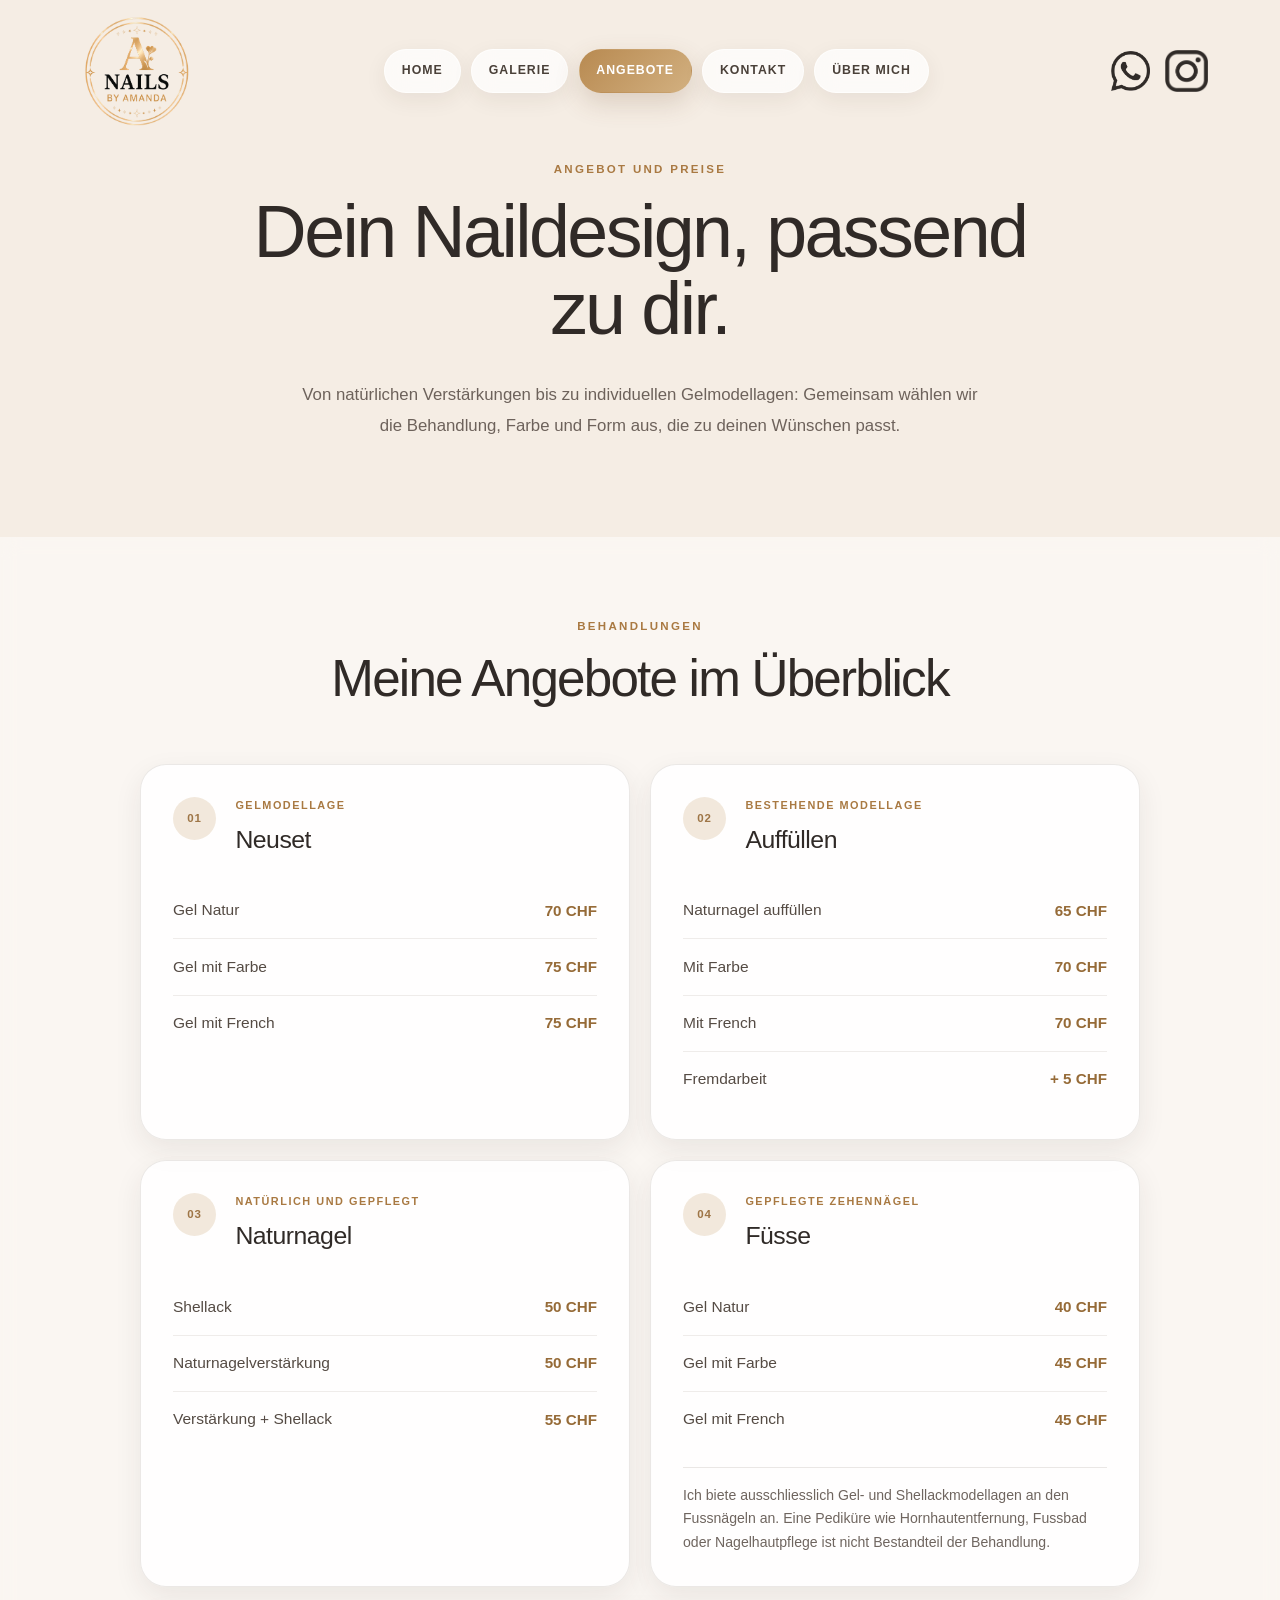
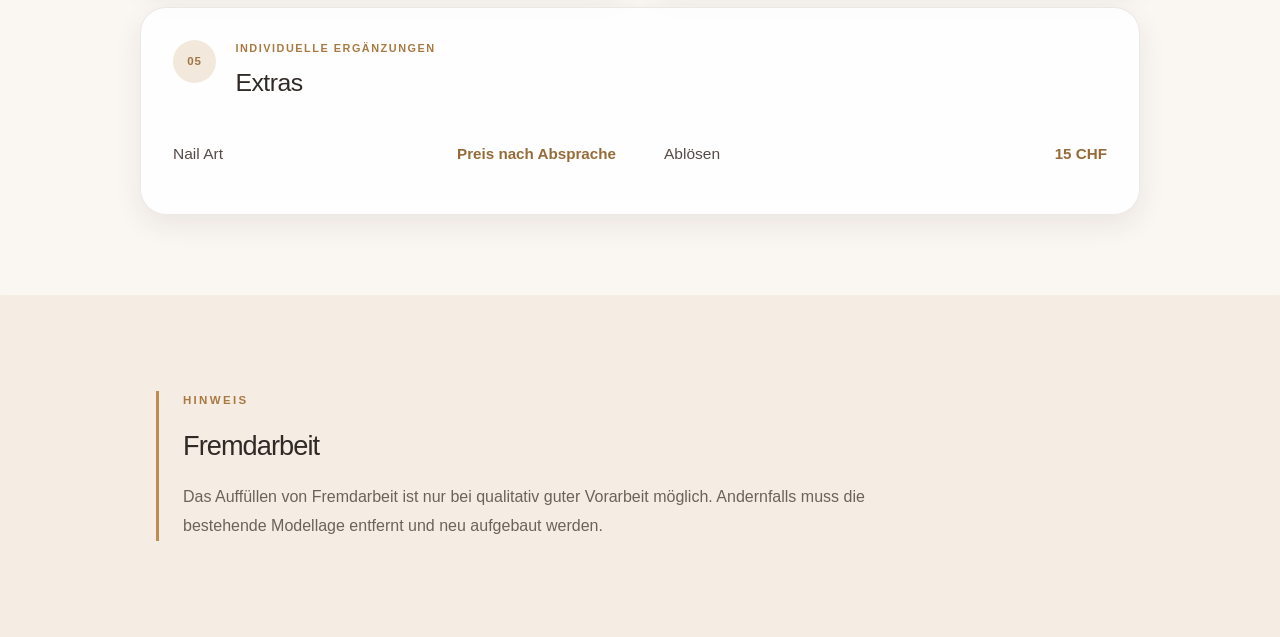
==== commit 11b721e5: "Add files via upload" ====
--- a/angebote.html
+++ b/angebote.html
@@ -279,6 +279,14 @@
 
                         </div>
 
+                          <p class="offer-card-note">
+                            Ich biete ausschliesslich Gel- und
+                            Shellackmodellagen an den Fussnägeln an.
+                            Eine Pediküre wie Hornhautentfernung, Fussbad
+                            oder Nagelhautpflege ist nicht Bestandteil
+                            der Behandlung.
+                        </p>
+
                     </article>
 
                     <article class="offer-card offer-card--wide">
@@ -304,6 +312,8 @@
                             </div>
 
                         </div>
+
+                       
 
                     </article>
 
--- a/style.css
+++ b/style.css
@@ -3495,4 +3495,250 @@
     .header-action {
         gap: 0.65rem;
     }
+}
+
+
+/* ========================================
+   Startbild und Begrüssung
+======================================== */
+
+.home-showcase {
+    padding: 10rem 0 4.5rem;
+}
+
+.home-showcase-grid {
+    display: grid;
+    gap: 3rem;
+    align-items: center;
+}
+
+.home-showcase-frame {
+    width: 100%;
+    margin: 0;
+    overflow: hidden;
+    background: transparent;
+    border-radius: 28px;
+    box-shadow: 0 20px 50px rgba(48, 38, 31, 0.14);
+}
+
+.home-showcase-image {
+    display: block;
+    width: 100%;
+    height: auto;
+    object-fit: cover;
+}
+
+.home-welcome {
+    padding: 0;
+}
+
+.home-welcome h1 {
+    margin: 0;
+    color: #302a27;
+    font-size: clamp(2.2rem, 4vw, 3.5rem);
+    font-weight: 500;
+    line-height: 1.08;
+    letter-spacing: -0.04em;
+}
+
+.home-welcome > p:not(.home-modern-label) {
+    margin: 1.4rem 0 0;
+    color: #655b54;
+    line-height: 1.8;
+}
+
+
+/* Laptop und Desktop */
+
+@media (min-width: 860px) {
+    .home-showcase-grid {
+        grid-template-columns: minmax(0, 1.05fr) minmax(360px, 0.95fr);
+        gap: clamp(3rem, 6vw, 6rem);
+    }
+
+    .home-showcase-frame {
+        max-height: 560px;
+    }
+
+    .home-showcase-image {
+        width: 100%;
+        height: 560px;
+        object-fit: cover;
+    }
+}
+
+
+/* Handy */
+
+@media (max-width: 700px) {
+    .home-showcase {
+        padding: 8.5rem 0 3.5rem;
+    }
+
+    .home-showcase-grid {
+        gap: 3rem;
+    }
+
+    .home-showcase-frame {
+        width: 100vw;
+        margin-left: calc(50% - 50vw);
+        border-radius: 0;
+        box-shadow: none;
+    }
+
+    .home-showcase-image {
+        width: 100%;
+        height: auto;
+        border-radius: 0;
+        object-fit: contain;
+    }
+
+    .home-welcome {
+        padding-inline: 0;
+    }
+}
+
+
+/* Dünne, moderne Schrift für alle Titel */
+h1,
+h2,
+h3,
+h4 {
+    font-family: "Helvetica Neue", "Segoe UI", Arial, sans-serif !important;
+    font-weight: 300 !important;
+    font-style: normal;
+    letter-spacing: -0.035em;
+}
+
+/* Kleinere Titel in Karten und Angebotsboxen */
+.home-discover-card h3,
+.offer-card-heading h3,
+.pricing-section-header h2 {
+    font-weight: 400 !important;
+    letter-spacing: -0.02em;
+}
+
+
+/* Einheitliche dünne, moderne Schrift für alle Titel */
+h1,
+h2,
+h3,
+h4,
+.home-welcome h1,
+.home-promotion h2,
+.home-discover-heading h2,
+.home-discover-card h3,
+.gallery-modern-hero h1,
+.gallery-modern-contact h2,
+.contact-modern-hero h1,
+.contact-modern-information-heading h2,
+.contact-modern-studio-heading h2,
+.offers-hero h1,
+.offers-heading h2,
+.offer-card-heading h3,
+.offers-note h2,
+.offers-booking h2,
+.about-modern-hero h1,
+.about-modern-story-heading h2,
+.about-modern-section-heading h2,
+.qualification-modern-item h3,
+.pricing-section-header h2 {
+    font-family: "Helvetica Neue", "Segoe UI", Arial, sans-serif !important;
+    font-style: normal !important;
+    font-weight: 300 !important;
+    letter-spacing: -0.035em !important;
+    text-transform: none;
+}
+
+/* Kleine Titel etwas stärker für bessere Lesbarkeit */
+.home-discover-card h3,
+.offer-card-heading h3,
+.qualification-modern-item h3,
+.pricing-section-header h2 {
+    font-weight: 400 !important;
+    letter-spacing: -0.02em !important;
+}
+
+/* Startbild und Text auf Laptop */
+.home-showcase {
+    padding: 12rem 0 5rem;
+}
+
+.home-showcase-grid {
+    display: grid;
+    grid-template-columns: minmax(0, 1.1fr) minmax(360px, 0.9fr);
+    align-items: stretch;
+    gap: 4rem;
+}
+
+.home-showcase-frame {
+    width: 100%;
+    min-height: 540px;
+    margin: 0;
+    padding: 0;
+    overflow: hidden;
+
+    background: transparent;
+    border: 0;
+    border-radius: 0;
+    box-shadow: none;
+}
+
+.home-showcase-image {
+    display: block;
+    width: 100%;
+    height: 100%;
+    min-height: 540px;
+
+    object-fit: cover;
+    object-position: center;
+
+    border-radius: 0;
+}
+
+.home-welcome {
+    display: flex;
+    flex-direction: column;
+    justify-content: center;
+    padding: 1rem 0;
+}
+
+
+/* Handy: Bild über die gesamte Bildschirmbreite */
+@media (max-width: 700px) {
+    .home-showcase {
+        padding: 8.5rem 0 3.5rem;
+    }
+
+    .home-showcase-grid {
+        display: grid;
+        grid-template-columns: 1fr;
+        gap: 3rem;
+    }
+
+    .home-showcase-frame {
+        width: 100vw;
+        min-height: 0;
+        margin-left: calc(50% - 50vw);
+    }
+
+    .home-showcase-image {
+        width: 100%;
+        height: auto;
+        min-height: 0;
+        object-fit: contain;
+    }
+
+    .home-welcome {
+        padding: 0;
+    }
+}
+
+.offer-card-note {
+    margin: 1.25rem 0 0;
+    padding-top: 1rem;
+    border-top: 1px solid rgba(80, 65, 55, 0.12);
+    color: #6f655f;
+    font-size: 0.88rem;
+    line-height: 1.65;
 }
